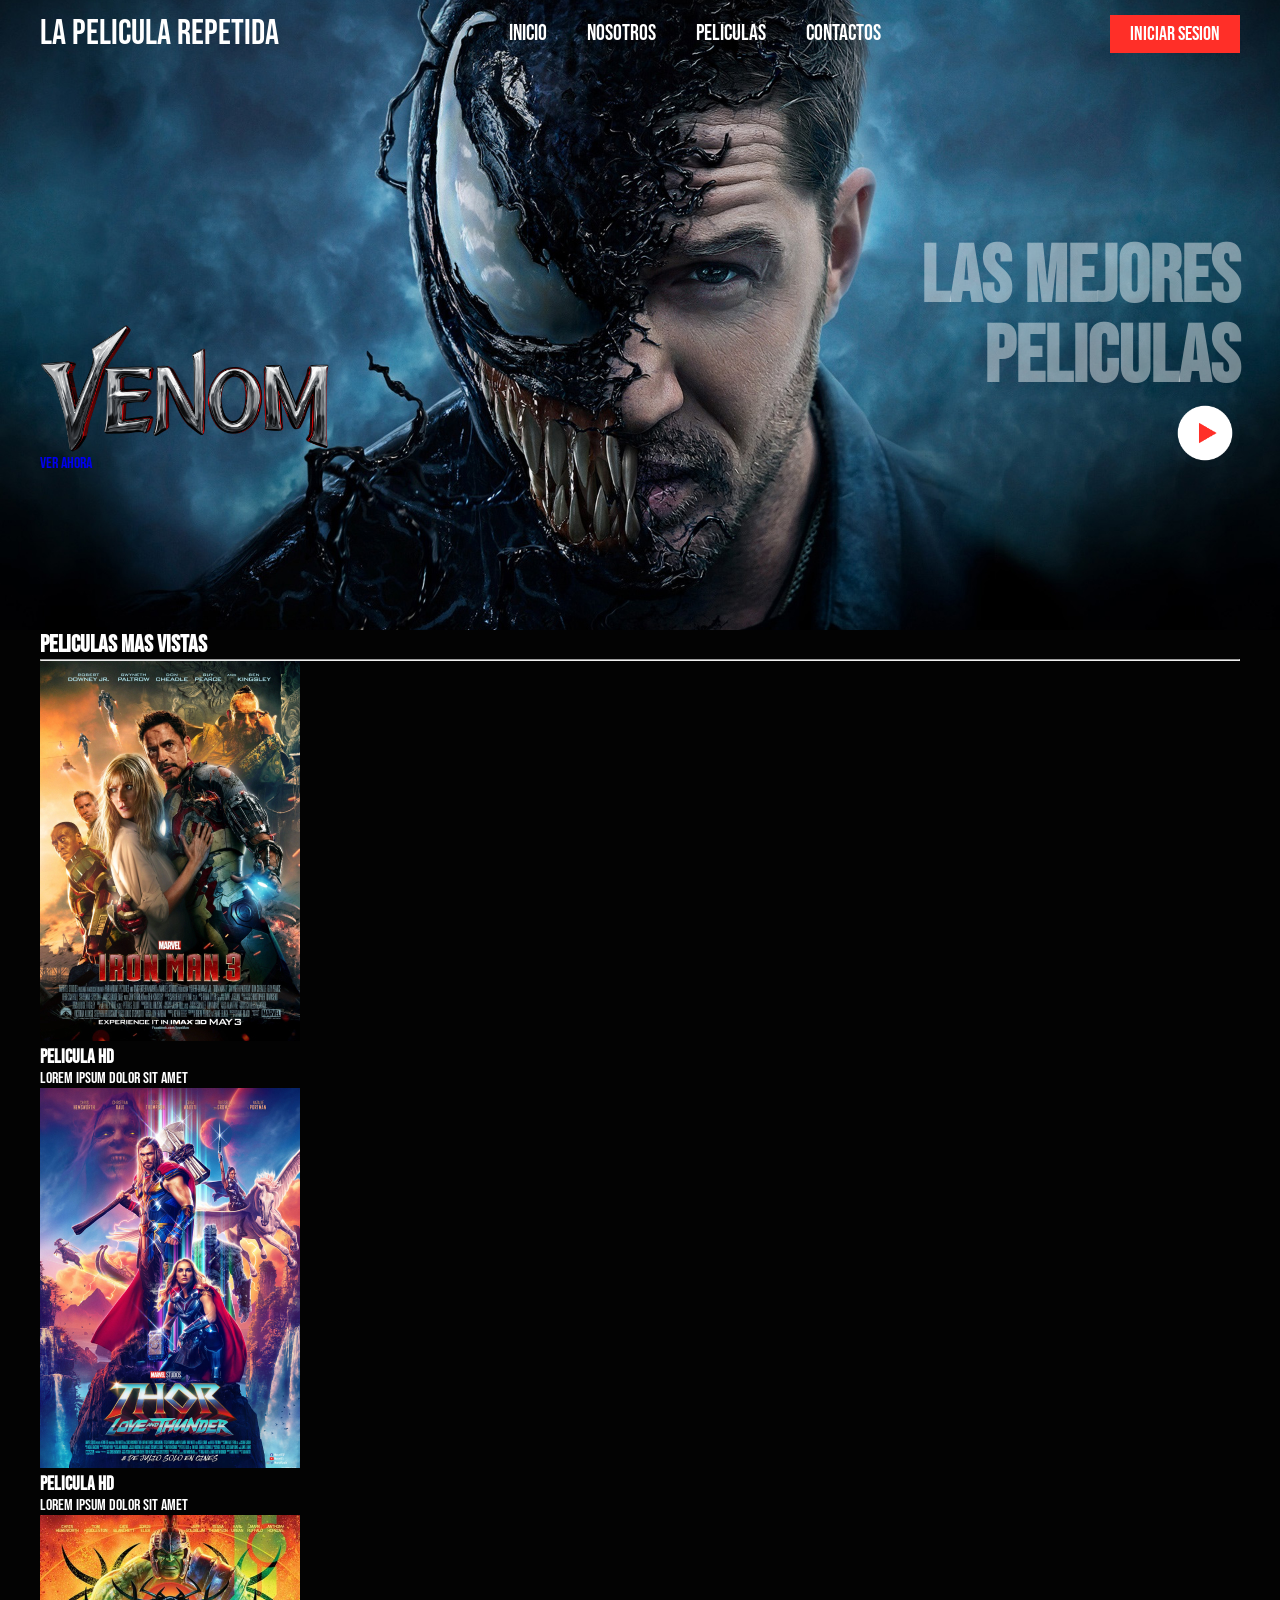
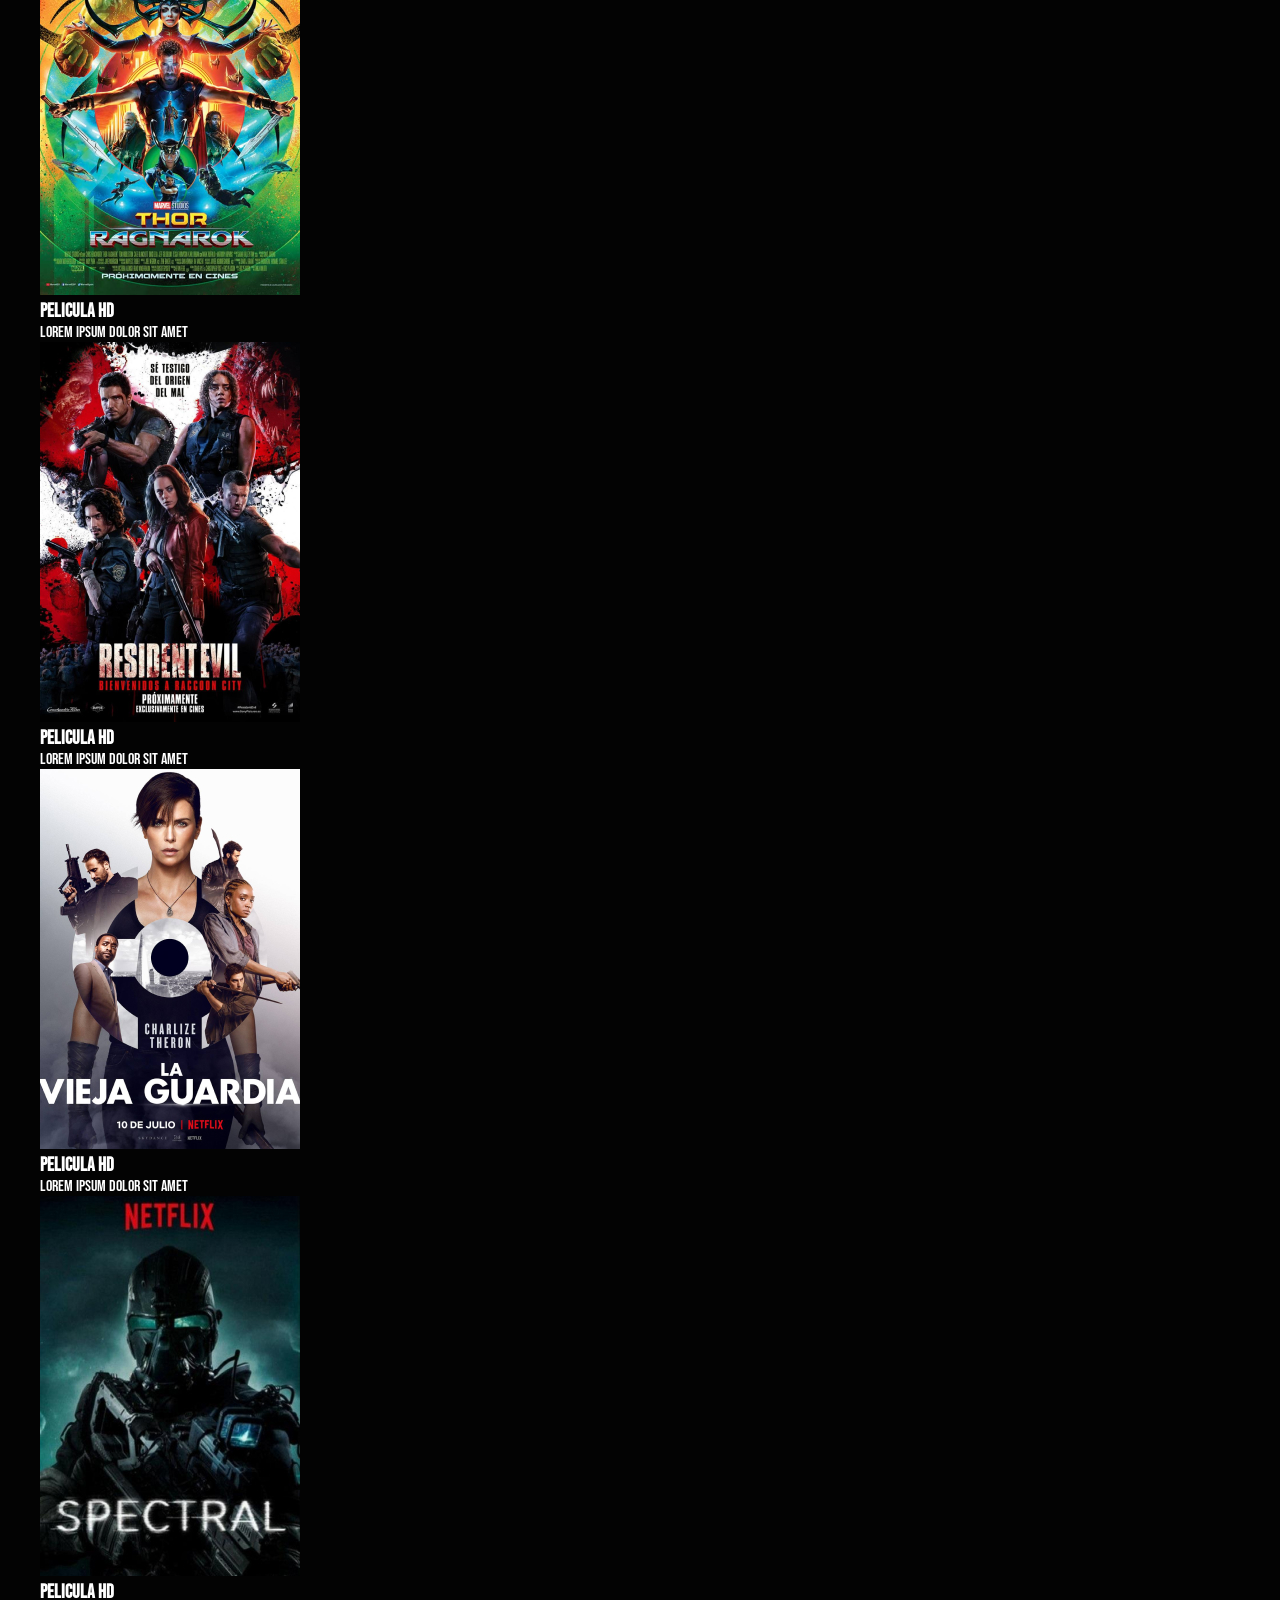
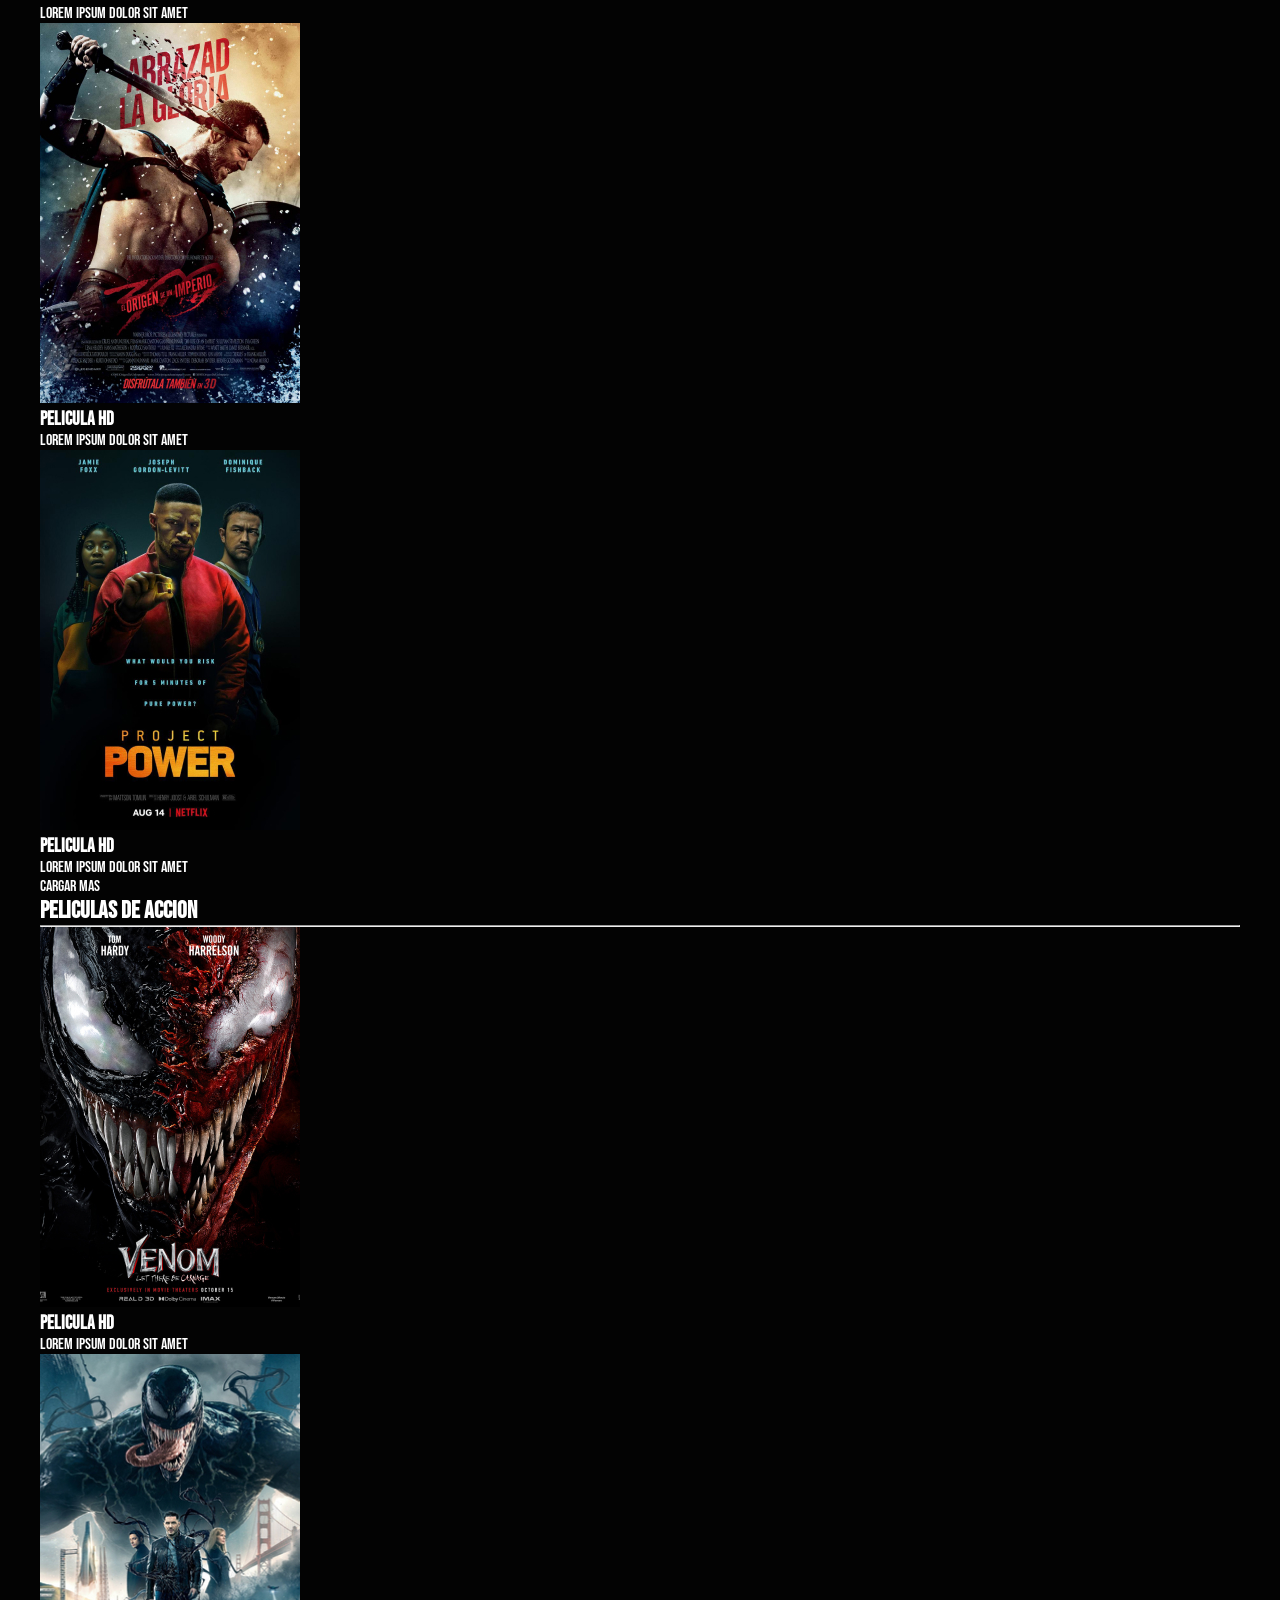
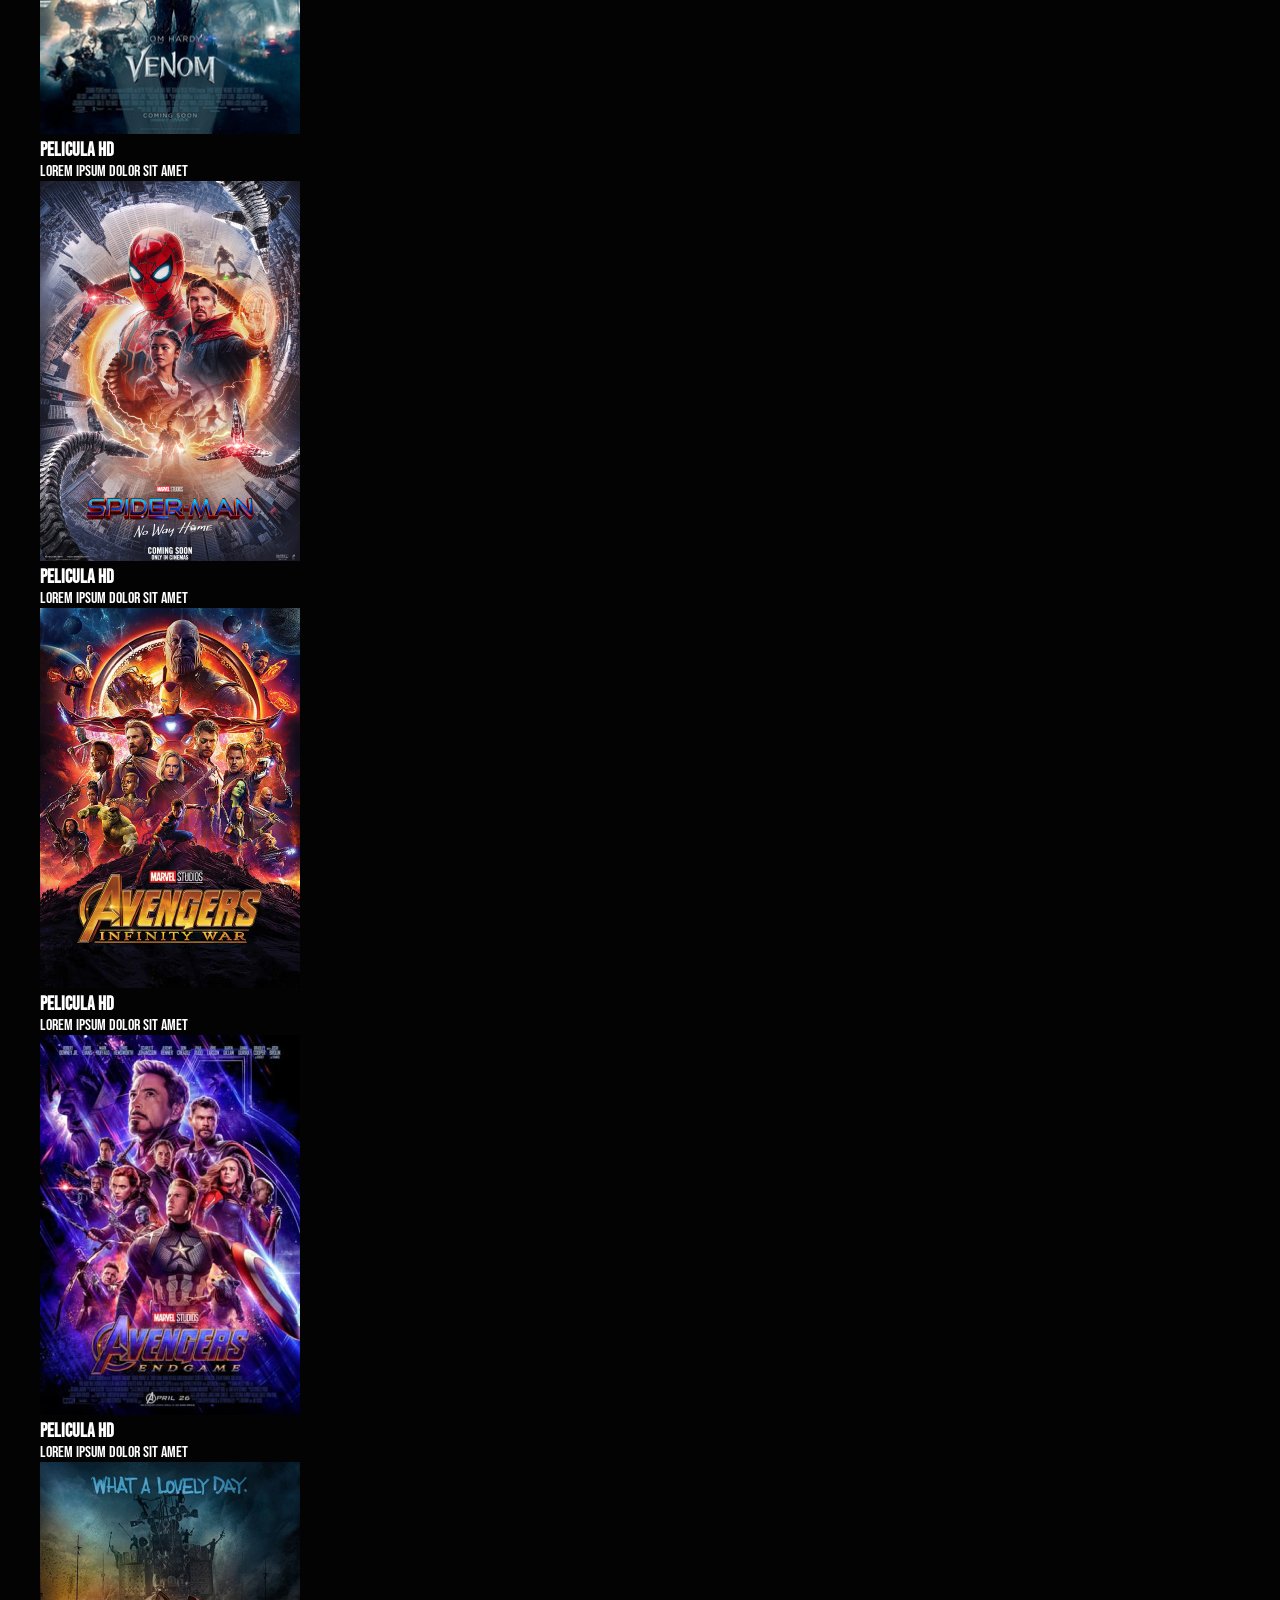
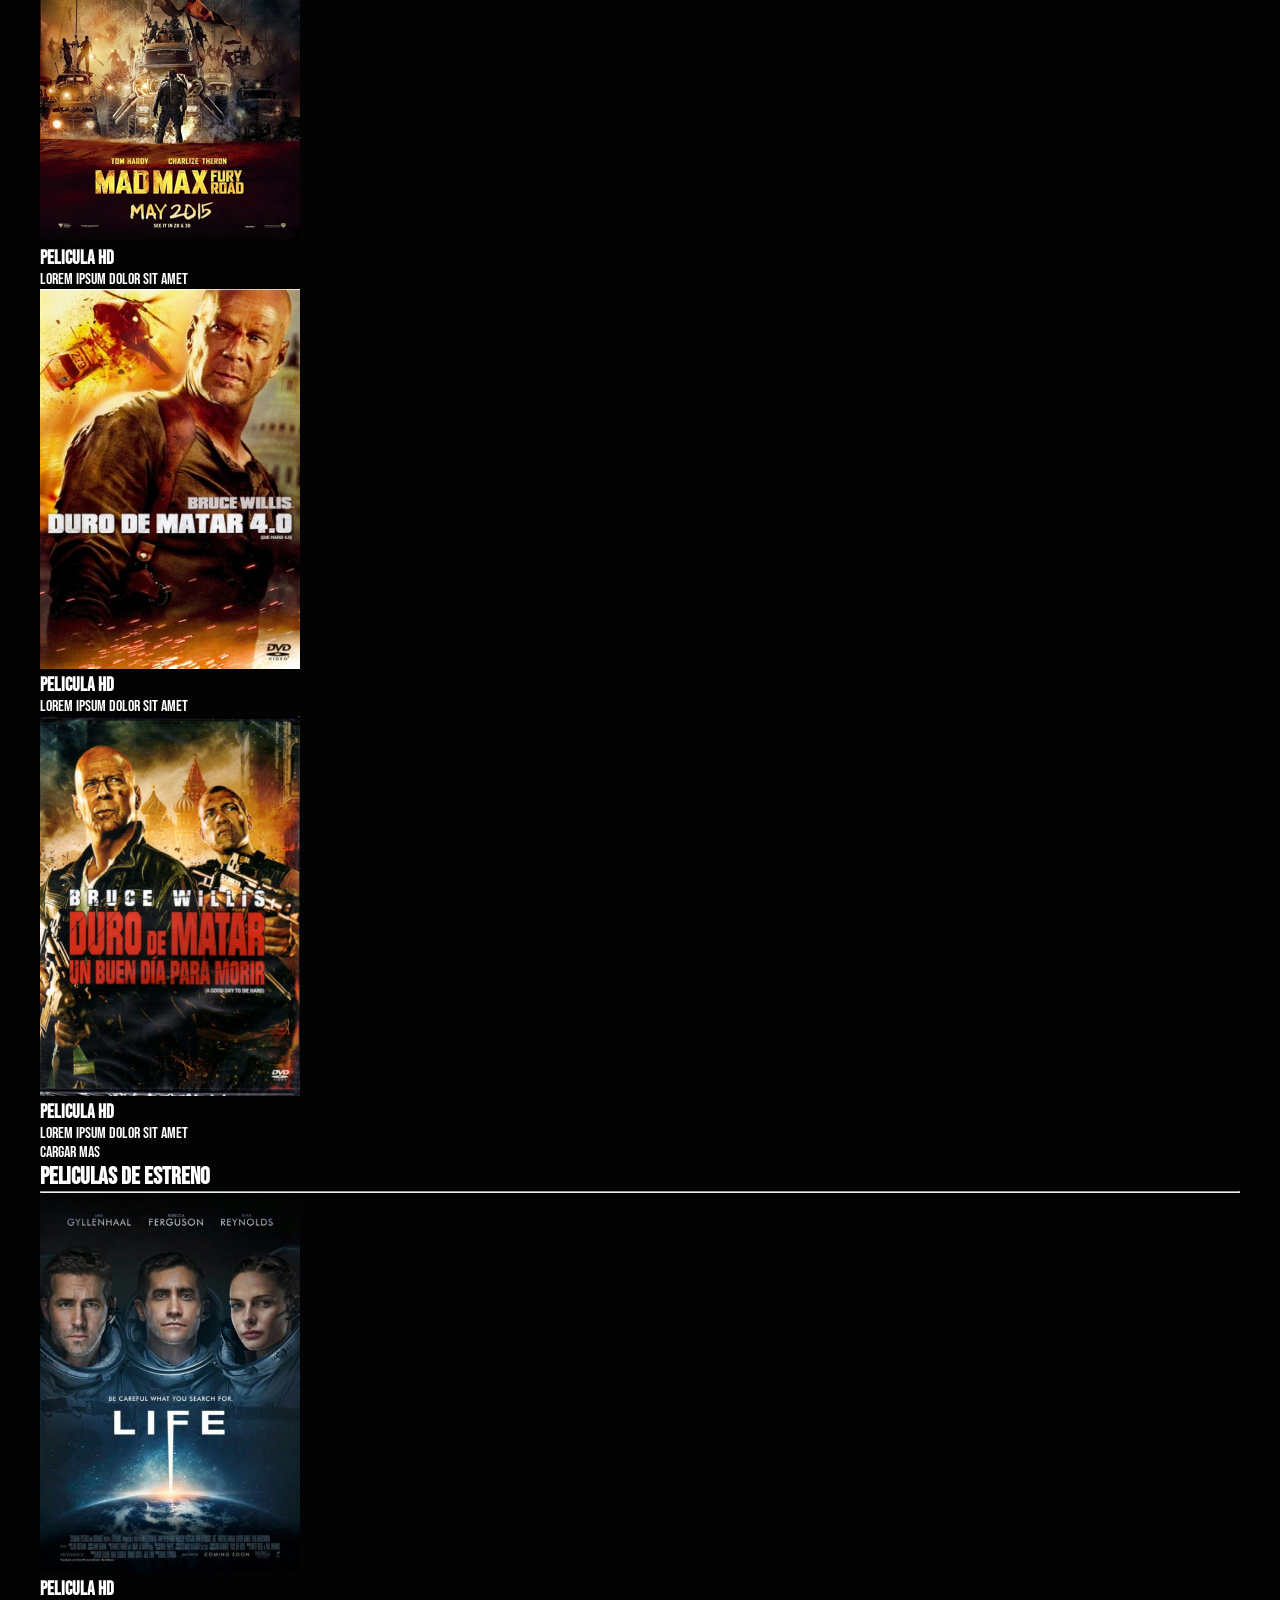
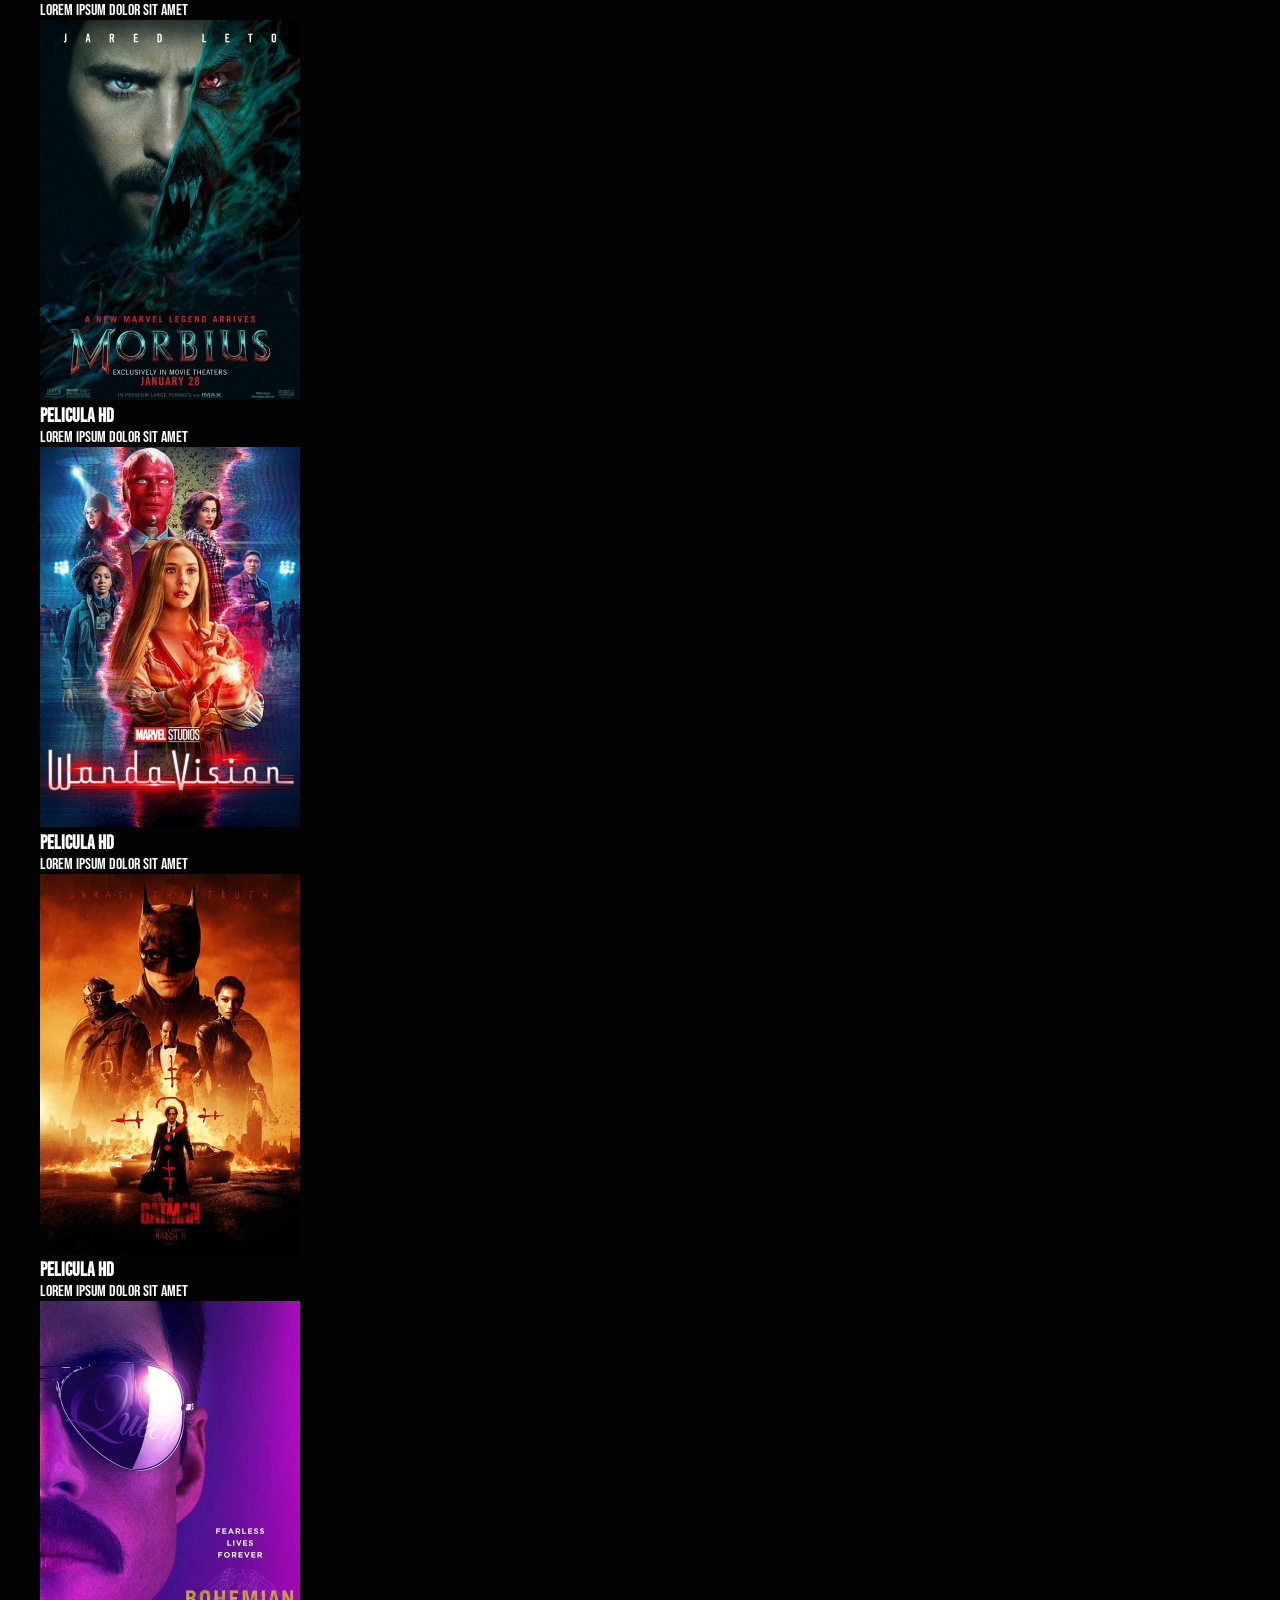
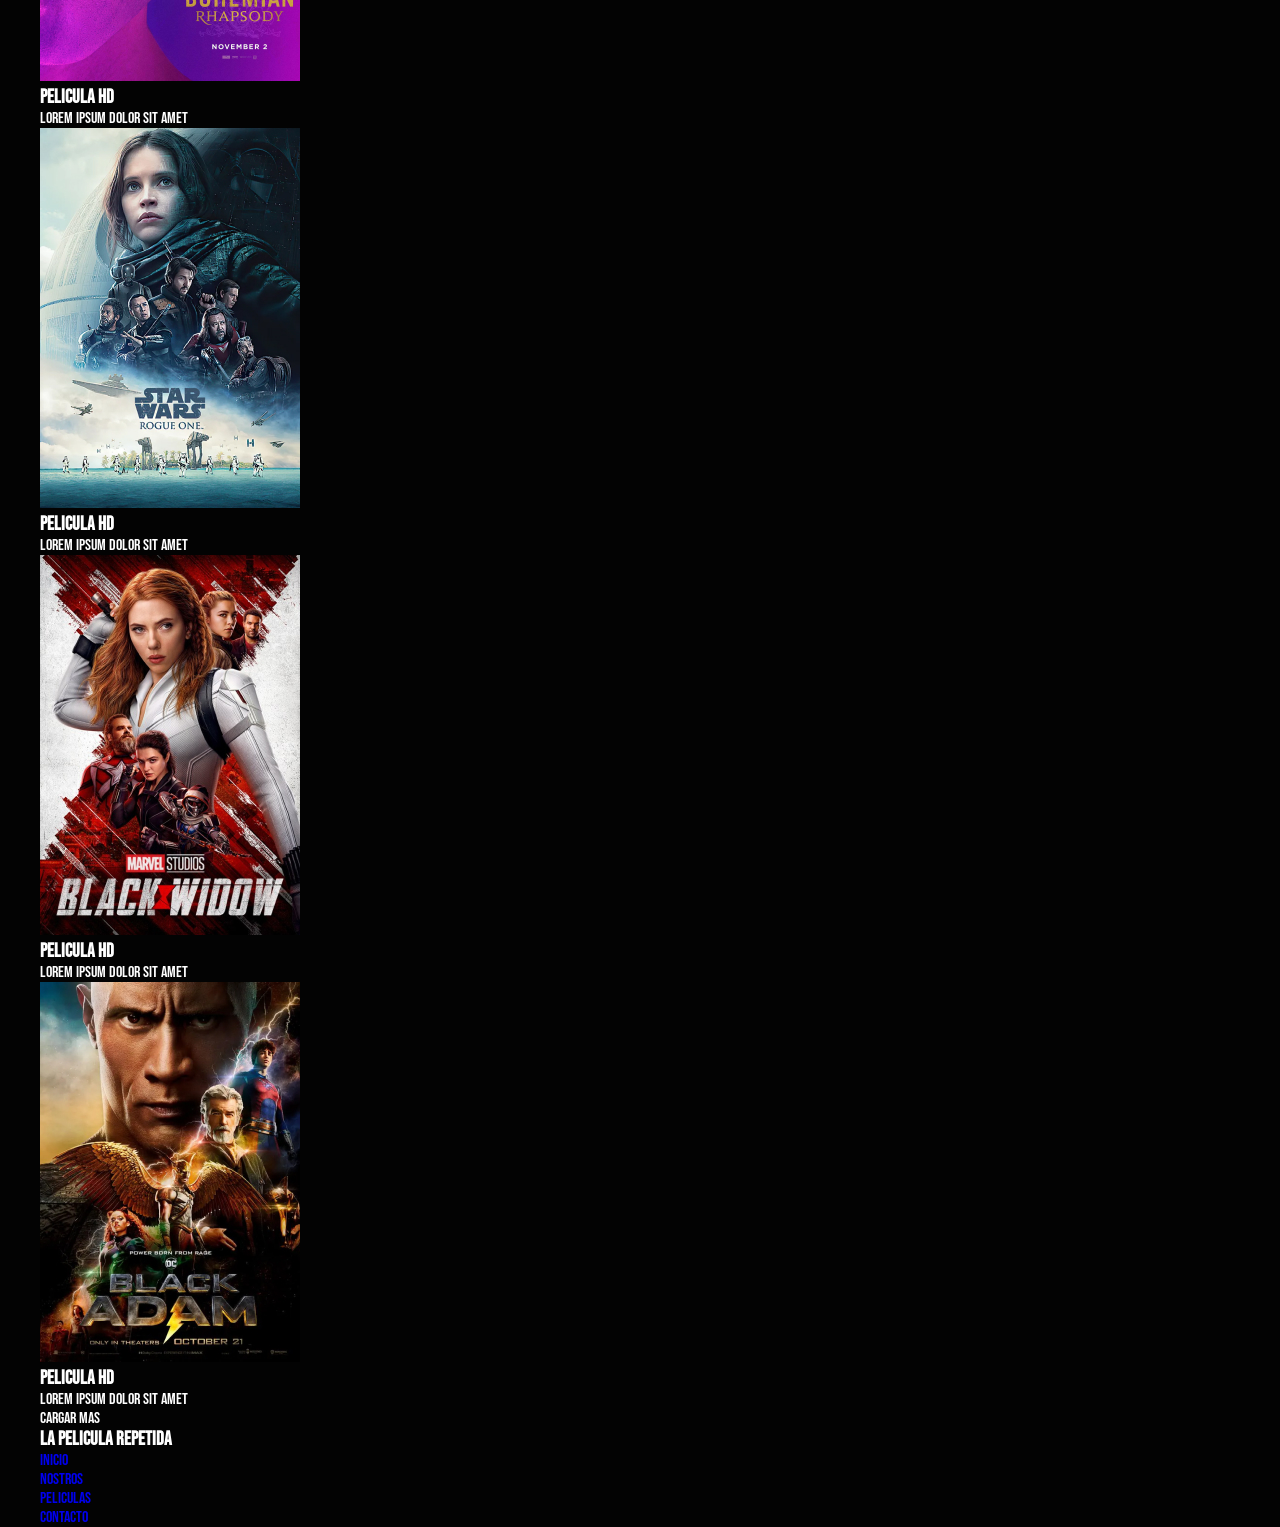
==== index.html @ b41e1eda "'pagina cine'" ====
<!DOCTYPE html>
<html lang="en">
<head>
    <meta charset="UTF-8">
    <meta name="viewport" content="width=device-width, initial-scale=1.0">
    <title>La Pelicula Repetida</title>
    <link rel="stylesheet" href="styles.css">
</head>
<body>

    <header class="header">
        <div class="menu container">
            <a href="#" class="logo">La Pelicula Repetida</a>
            <input type="checkbox" id="menu" />
            <label for="menu">
                <img src="img/menu.png" class="menu-icono" alt="menu">
            </label>
            <nav class="navbar">
                <ul>
                    <li><a href="#">Inicio</a></li>
                    <li><a href="#">Nosotros</a></li>
                    <li><a href="#">Peliculas</a></li>
                    <li><a href="#">Contactos</a></li>
                </ul>
            </nav>

            <a href="#" class="btn-1">Iniciar Sesion</a>
        </div>

        <div class="header-content container">

            <div class="header-1">
                <img src="img/venom.png">
                <a href="#" class="btn-2">Ver Ahora</a>
            </div>

            <div class="header-2">

                <h1>Las mejores <br> peliculas</h1>
                <img src="img/play.png" alt="play">

            </div>

        </div>
    </header>

    <section class="movies container">

        <h2>Peliculas mas vistas</h2>

        <hr>

        <div class="box-container-1">

            <div class="box-1">
                <div class="content">
                    <img src="img/1.jpg" alt="pelicula">
                    <h3>Pelicula HD</h3>
                    <p>lorem ipsum dolor sit amet</p>
                </div>
            </div>

            <div class="box-1">
                <div class="content">
                    <img src="img/2.jpg" alt="pelicula">
                    <h3>Pelicula HD</h3>
                    <p>lorem ipsum dolor sit amet</p>
                </div>
            </div>

            <div class="box-1">
                <div class="content">
                    <img src="img/3.jpg" alt="pelicula">
                    <h3>Pelicula HD</h3>
                    <p>lorem ipsum dolor sit amet</p>
                </div>
            </div>

            <div class="box-1">
                <div class="content">
                    <img src="img/4.jpg" alt="pelicula">
                    <h3>Pelicula HD</h3>
                    <p>lorem ipsum dolor sit amet</p>
                </div>
            </div>

            <div class="box-1">
                <div class="content">
                    <img src="img/5.jpg" alt="pelicula">
                    <h3>Pelicula HD</h3>
                    <p>lorem ipsum dolor sit amet</p>
                </div>
            </div>

            <div class="box-1">
                <div class="content">
                    <img src="img/6.jpg" alt="pelicula">
                    <h3>Pelicula HD</h3>
                    <p>lorem ipsum dolor sit amet</p>
                </div>
            </div>

            <div class="box-1">
                <div class="content">
                    <img src="img/7.jpg" alt="pelicula">
                    <h3>Pelicula HD</h3>
                    <p>lorem ipsum dolor sit amet</p>
                </div>
            </div>

            <div class="box-1">
                <div class="content">
                    <img src="img/8.jpg" alt="pelicula">
                    <h3>Pelicula HD</h3>
                    <p>lorem ipsum dolor sit amet</p>
                </div>
            </div>

        </div>

        <div class="load-more" id="load-more 1">Cargar mas</div>

    </section>

    <section class="movies container">

        <h2>Peliculas de accion</h2>

        <hr>

        <div class="box-container-2">

            <div class="box-2">
                <div class="content">
                    <img src="img/9.jpg" alt="pelicula">
                    <h3>Pelicula HD</h3>
                    <p>lorem ipsum dolor sit amet</p>
                </div>
            </div>

            <div class="box-2">
                <div class="content">
                    <img src="img/10.jpg" alt="pelicula">
                    <h3>Pelicula HD</h3>
                    <p>lorem ipsum dolor sit amet</p>
                </div>
            </div>

            <div class="box-2">
                <div class="content">
                    <img src="img/11.jpg" alt="pelicula">
                    <h3>Pelicula HD</h3>
                    <p>lorem ipsum dolor sit amet</p>
                </div>
            </div>

            <div class="box-2">
                <div class="content">
                    <img src="img/12.jpg" alt="pelicula">
                    <h3>Pelicula HD</h3>
                    <p>lorem ipsum dolor sit amet</p>
                </div>
            </div>

            <div class="box-2">
                <div class="content">
                    <img src="img/13.jpg" alt="pelicula">
                    <h3>Pelicula HD</h3>
                    <p>lorem ipsum dolor sit amet</p>
                </div>
            </div>

            <div class="box-2">
                <div class="content">
                    <img src="img/14.jpg" alt="pelicula">
                    <h3>Pelicula HD</h3>
                    <p>lorem ipsum dolor sit amet</p>
                </div>
            </div>

            <div class="box-2">
                <div class="content">
                    <img src="img/15.jpg" alt="pelicula">
                    <h3>Pelicula HD</h3>
                    <p>lorem ipsum dolor sit amet</p>
                </div>
            </div>

            <div class="box-2">
                <div class="content">
                    <img src="img/16.jpg" alt="pelicula">
                    <h3>Pelicula HD</h3>
                    <p>lorem ipsum dolor sit amet</p>
                </div>
            </div>

        </div>

        <div class="load-more" id="load-more-2">Cargar mas</div>

    </section>

    <section class="movies container">

        <h2>Peliculas de estreno</h2>

        <hr>

        <div class="box-container-3">

            <div class="box-3">
                <div class="content">
                    <img src="img/17.jpg" alt="pelicula">
                    <h3>Pelicula HD</h3>
                    <p>lorem ipsum dolor sit amet</p>
                </div>
            </div>

            <div class="box-3">
                <div class="content">
                    <img src="img/18.jpg" alt="pelicula">
                    <h3>Pelicula HD</h3>
                    <p>lorem ipsum dolor sit amet</p>
                </div>
            </div>

            <div class="box-3">
                <div class="content">
                    <img src="img/19.jpg" alt="pelicula">
                    <h3>Pelicula HD</h3>
                    <p>lorem ipsum dolor sit amet</p>
                </div>
            </div>

            <div class="box-3">
                <div class="content">
                    <img src="img/20.jpg" alt="pelicula">
                    <h3>Pelicula HD</h3>
                    <p>lorem ipsum dolor sit amet</p>
                </div>
            </div>

            <div class="box-3">
                <div class="content">
                    <img src="img/21.jpg" alt="pelicula">
                    <h3>Pelicula HD</h3>
                    <p>lorem ipsum dolor sit amet</p>
                </div>
            </div>

            <div class="box-3">
                <div class="content">
                    <img src="img/22.jpg" alt="pelicula">
                    <h3>Pelicula HD</h3>
                    <p>lorem ipsum dolor sit amet</p>
                </div>
            </div>

            <div class="box-3">
                <div class="content">
                    <img src="img/23.jpg" alt="pelicula">
                    <h3>Pelicula HD</h3>
                    <p>lorem ipsum dolor sit amet</p>
                </div>
            </div>

            <div class="box-3">
                <div class="content">
                    <img src="img/24.jpg" alt="pelicula">
                    <h3>Pelicula HD</h3>
                    <p>lorem ipsum dolor sit amet</p>
                </div>
            </div>

        </div>

        <div class="load-more" id="load-more-3">Cargar mas</div>

    </section>

    <footer class="footer container">

        <h3>La Pelicula Repetida</h3>

        <ul>
            <li><a href="#">Inicio</a></li>
            <li><a href="#">Nostros</a></li>
            <li><a href="#">Peliculas</a></li>
            <li><a href="#">Contacto</a></li>
        </ul>

    </footer>

    <script src="script.js"></script>
</body>
</html>
---- styles.css ----
@import url('https://fonts.googleapis.com/css2?family=Bebas+Neue&display=swap');

*{
    margin: 0;
    padding: 0;
    box-sizing: border-box;
    text-decoration:none;
    list-style:none;
}

body{
    background-color:#030303;
    font-family: "Bebas Neue", sans-serif;
    color:#ffffff;
}

.container{
    max-width: 1200px;
    margin: 0 auto;
}

.header{
    background-image: url('img/bg.jpg');
    background-position: center center;
    background-repeat: no-repeat;
    background-size: cover;
    min-height: 70vh;
    display:flex;
    align-items:center;
}

.menu{
    position: absolute;
    top: 0;
    left: 0;
    right: 0;
    display: flex;
    align-items: center;
    justify-content: space-between;
}

.logo{
    font-size: 35px;
    color: #ffffff;
}

.menu .navbar ul li{
    position: relative;
    float: left;
}

.menu .navbar ul li a {
    font-size: 22px;
    padding: 20px;
    color: #ffffff;
    display: block;
}

.menu .navbar ul li a:hover {
    color: #FF2F28;
}

#menu{
    display: none;
}

.menu-icono{
    width: 25px;
}

.menu label{
    cursor: pointer;
    display: none;
}

.header-content{
    display: flex;
    width: 100%;
}

.header-1{
    display:flex;
    flex-direction: column;
    width: 50%;
    align-self: flex-end;
}

.header-1 img{
    width: 300px;
}

.header-2{
    width: 50%;
    margin-top: 80px;
    text-align: end;
}

.header-2 h1{
    color:#ffffff72;
    font-size: 80px;
    line-height: 80px;
}

.header-2 img{
    width: 70px;
}

.btn-1{
    display: inline-block;
    padding: 7px 20px;
    background-color:#FF2F28;
    color:#ffffff;
    font-size: 20px;
}

.bt-2{
    width: 110px;
    display: inline-block;
    padding: 7px 20px;
    background-color:#FF2F28;
    font-size:20px;
    margin-top: 30px;
    color:#ffffff;
}
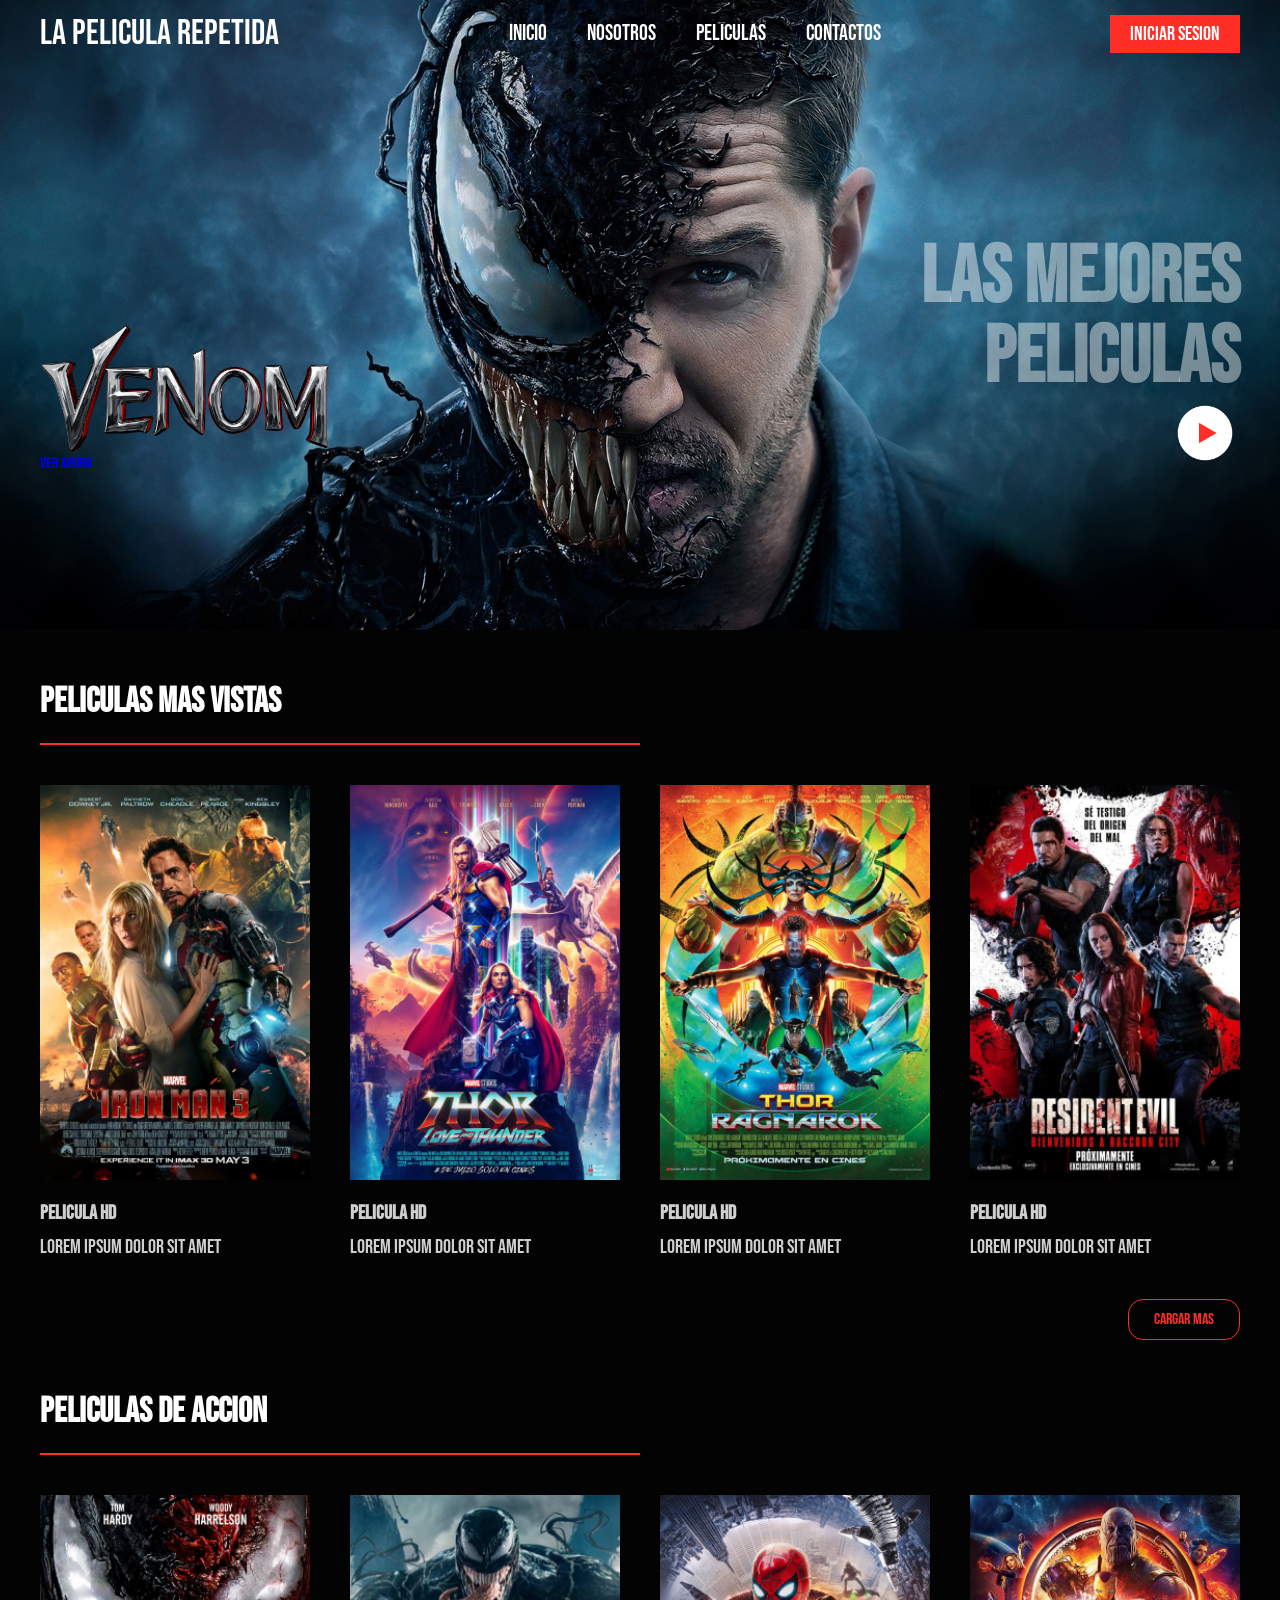
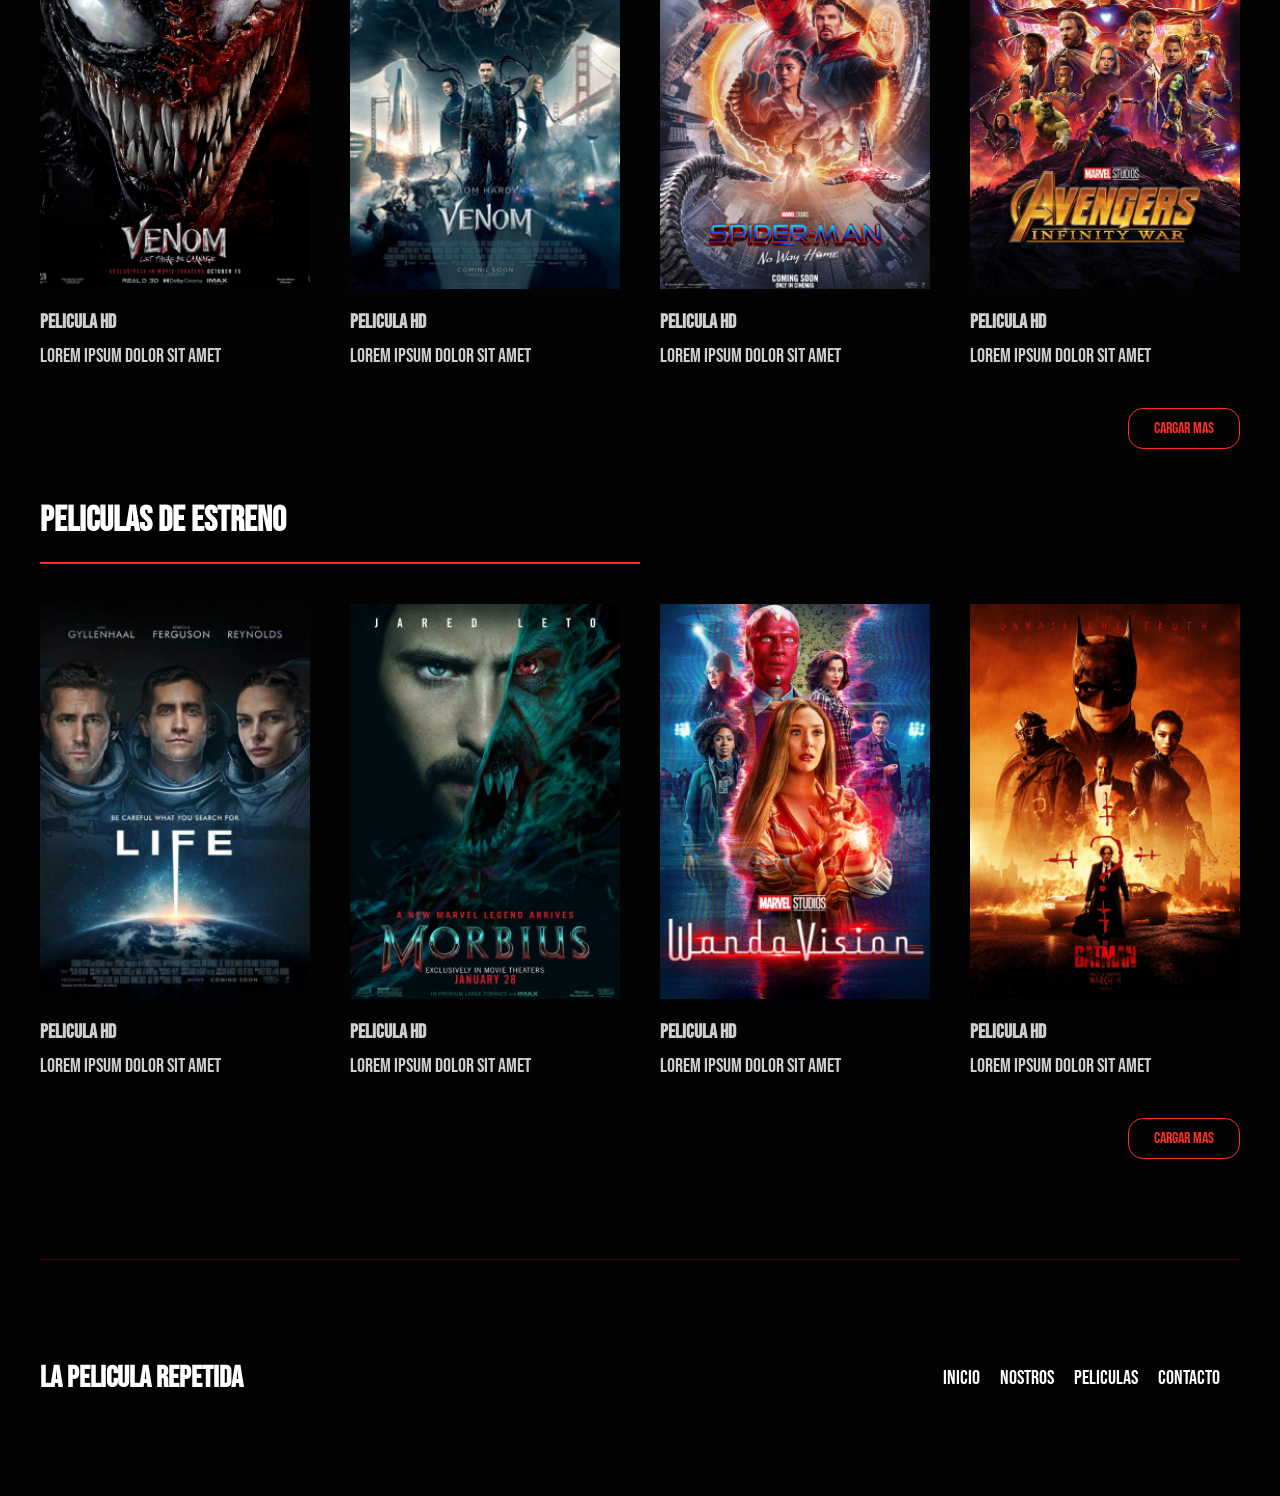
==== commit 3971d964: "'finalizacion de la parte visual'" ====
--- a/index.html
+++ b/index.html
@@ -118,7 +118,7 @@
 
         </div>
 
-        <div class="load-more" id="load-more 1">Cargar mas</div>
+        <div class="load-more" id="load-more-1">Cargar mas</div>
 
     </section>
 
--- a/styles.css
+++ b/styles.css
@@ -121,4 +121,178 @@
     font-size:20px;
     margin-top: 30px;
     color:#ffffff;
-}+}
+
+.movies{
+    padding: 50px 0 0 0;
+    display: flex; 
+    flex-direction: column;
+}
+
+h2{
+    font-size: 35px;
+    margin-bottom: 20px;
+}
+
+hr{
+    border: 1px solid #FF2F28;
+    width: 50%;
+    margin-bottom: 40px;
+}
+
+.box-container-1 ,
+.box-container-2 ,
+.box-container-3 {
+    display: grid;
+    grid-template-columns: repeat(auto-fit, minmax(250px, 1fr));
+    gap: 40px;
+}
+
+.box-1 ,
+.box-2 ,
+.box-3{
+    border-radius: 5px;
+    z-index: 1000;
+    display: none;
+}
+
+.box-1:nth-child(1),
+.box-1:nth-child(2),
+.box-1:nth-child(3),
+.box-1:nth-child(4){
+    display: inline-block;
+}
+
+.box-2:nth-child(1),
+.box-2:nth-child(2),
+.box-2:nth-child(3),
+.box-2:nth-child(4){
+    display: inline-block;
+}
+
+.box-3:nth-child(1),
+.box-3:nth-child(2),
+.box-3:nth-child(3),
+.box-3:nth-child(4){
+    display: inline-block;
+}
+
+.load-more{
+    margin-top: 40px;
+    display: inline-block;
+    padding: 10px 25px;
+    border-radius: 15px;
+    border: 1px solid #FF2F28;
+    color: #FF2F28;
+    font-size: 16px;
+    cursor: pointer;
+    align-self: flex-end;
+}
+
+.load-more:hover{
+    background-color: #FF2F28;
+    color: #ffffff;
+}
+
+.content img{
+    width: 100%;
+    margin-bottom: 15px;
+}
+
+.content h3{
+    font-size: 20px;
+    margin-bottom: 10px;
+}
+
+.content{
+    color: #CFCFCF;
+    font-size: 20px;
+}
+
+.footer{
+    display: flex;
+    justify-content: space-between;
+    align-items: center;
+    padding: 100px 0;
+    margin-top: 100px;
+    border-top: 1px solid #FF2F283D;
+}
+
+.footer ul{
+    display: flex;
+}
+
+.footer h3{
+    font-size: 30px;
+}
+
+.footer a{
+    color: #ffffff;
+    font-size: 20px;
+    margin-right: 20px;
+    display: block;
+}
+
+.footer a:hover{
+    color: #FF2F28;
+}
+
+@media (max-width:991px){
+
+    .menu{
+        padding: 20px;
+    }
+
+    .menu label{
+        display: initial;
+    }
+
+    .menu .navbar{
+        position: absolute;
+        top: 100%;
+        left: 0;
+        right: 0;
+        background-color: #030303;
+        display:none;
+    }
+
+    .btn-1{
+        display: none ;
+    }
+
+    #menu:checked ~ .navbar {
+        display: initial;
+    }
+
+    .header-content{
+        flex-direction: column;
+        padding: 180px 30px 30px 30px;
+    }
+
+    .header-1{
+        width: 100%;
+        align-items: center;
+    }
+
+    .header-2{
+        width: 100%;
+        align-items: center;
+    }
+
+    .movies{
+        padding: 30px ;
+    }
+
+    .footer{
+        margin-top: 30px;
+        padding: 30px;
+        flex-direction: column;
+        text-align: center;
+    }
+
+    .footer ul{
+        margin-top: 15px;
+        justify-content: center;
+    }
+
+}
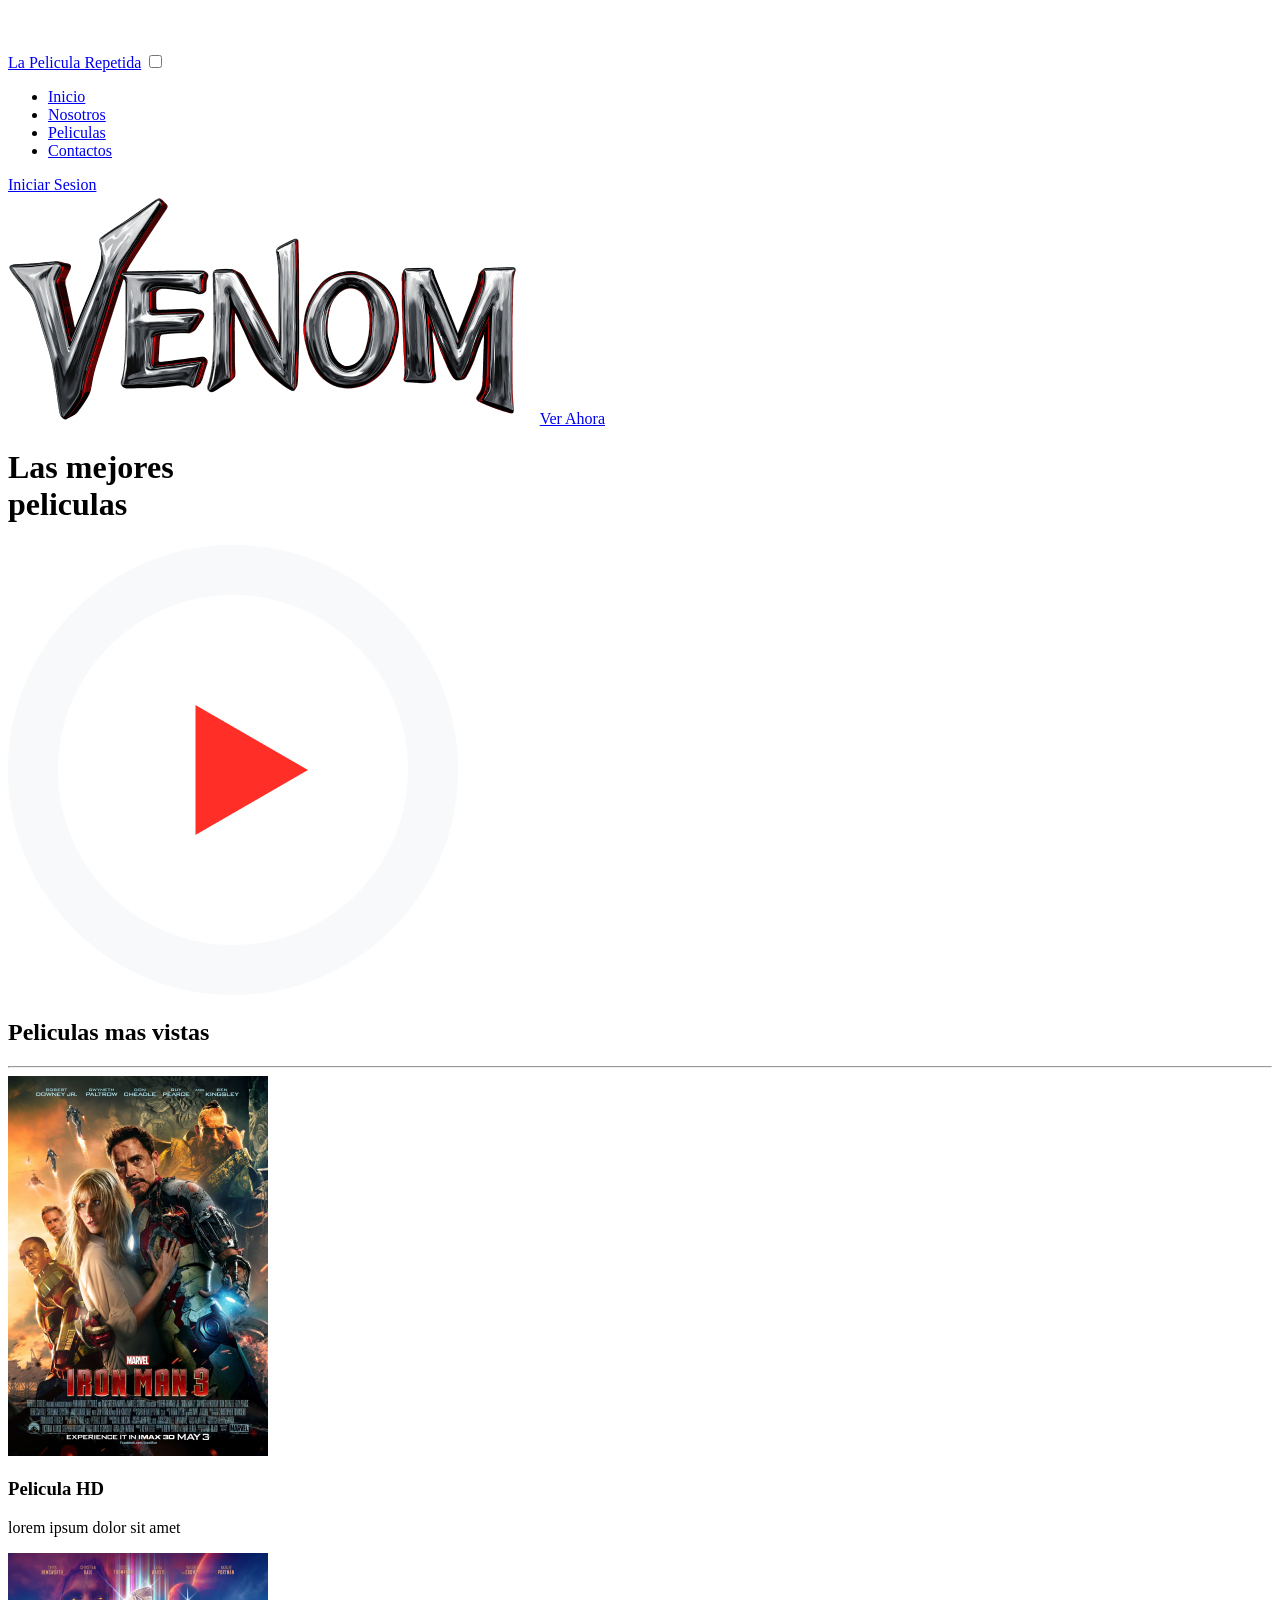
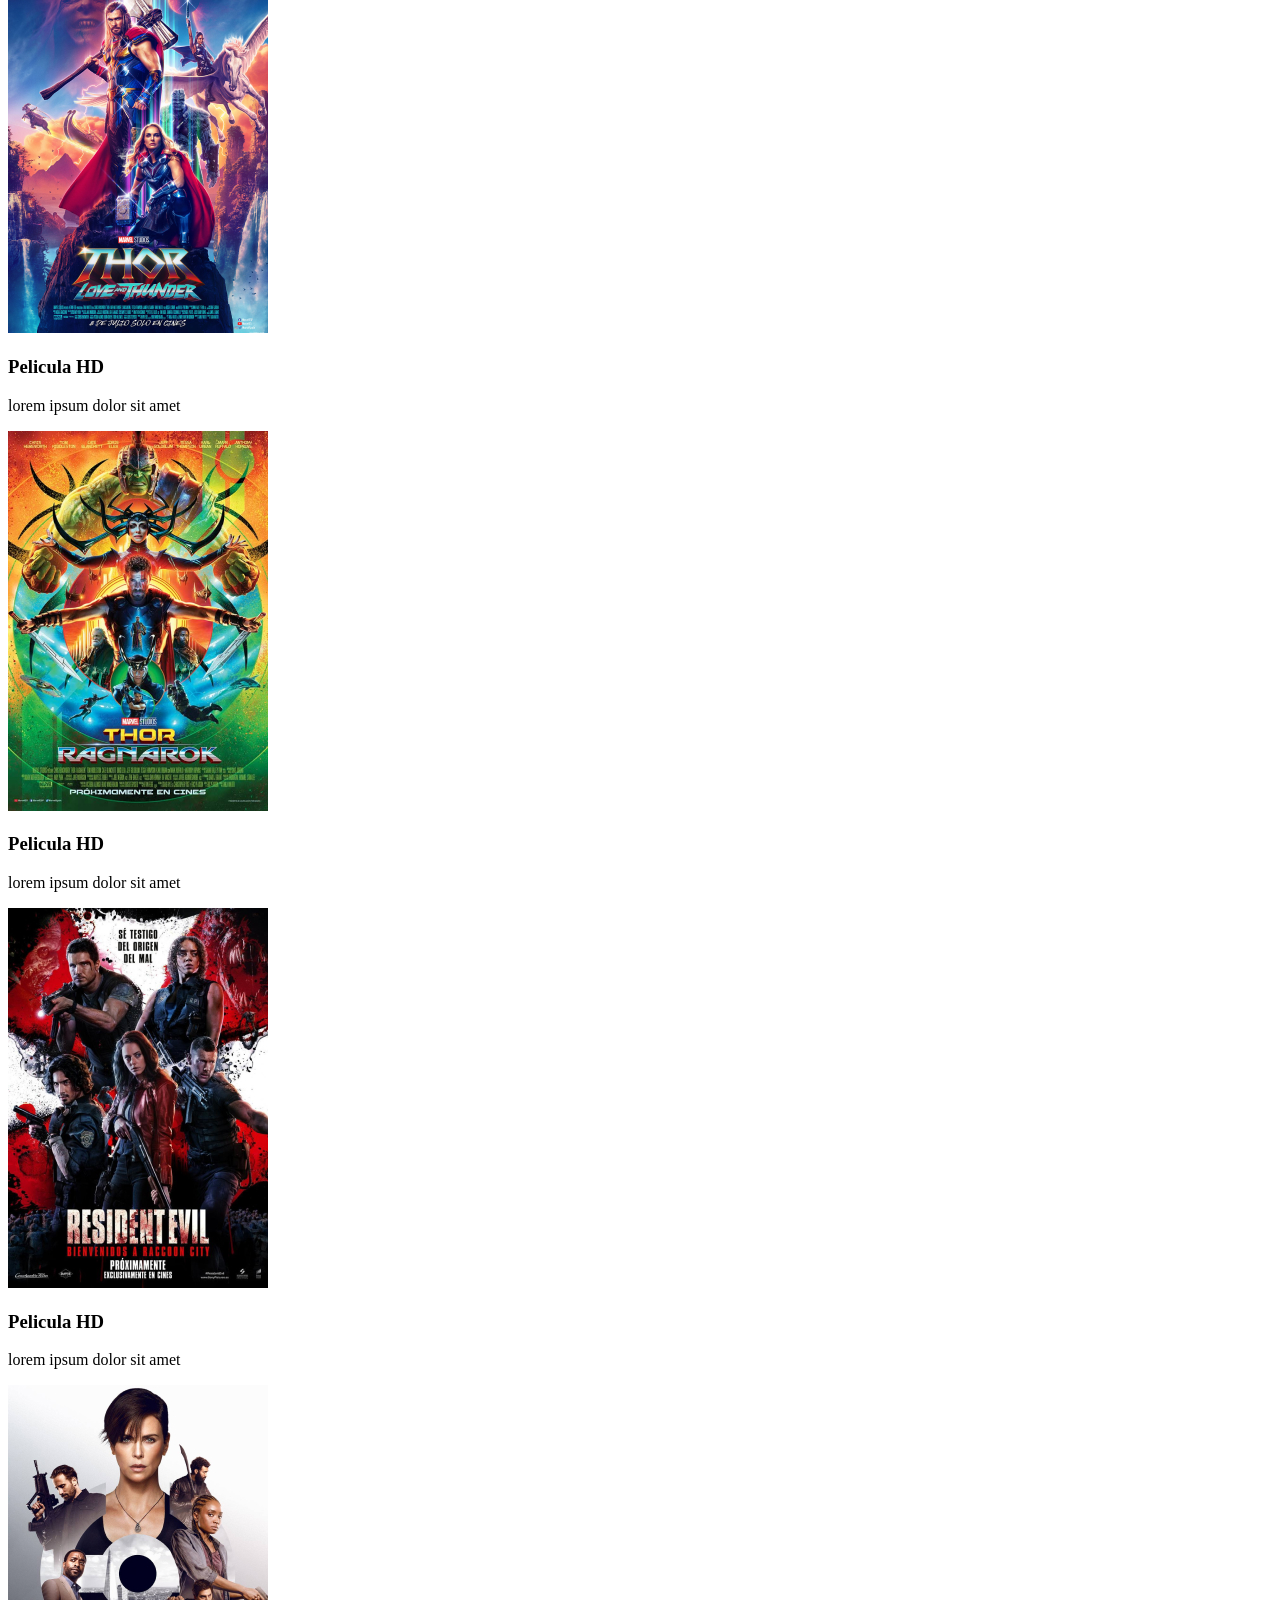
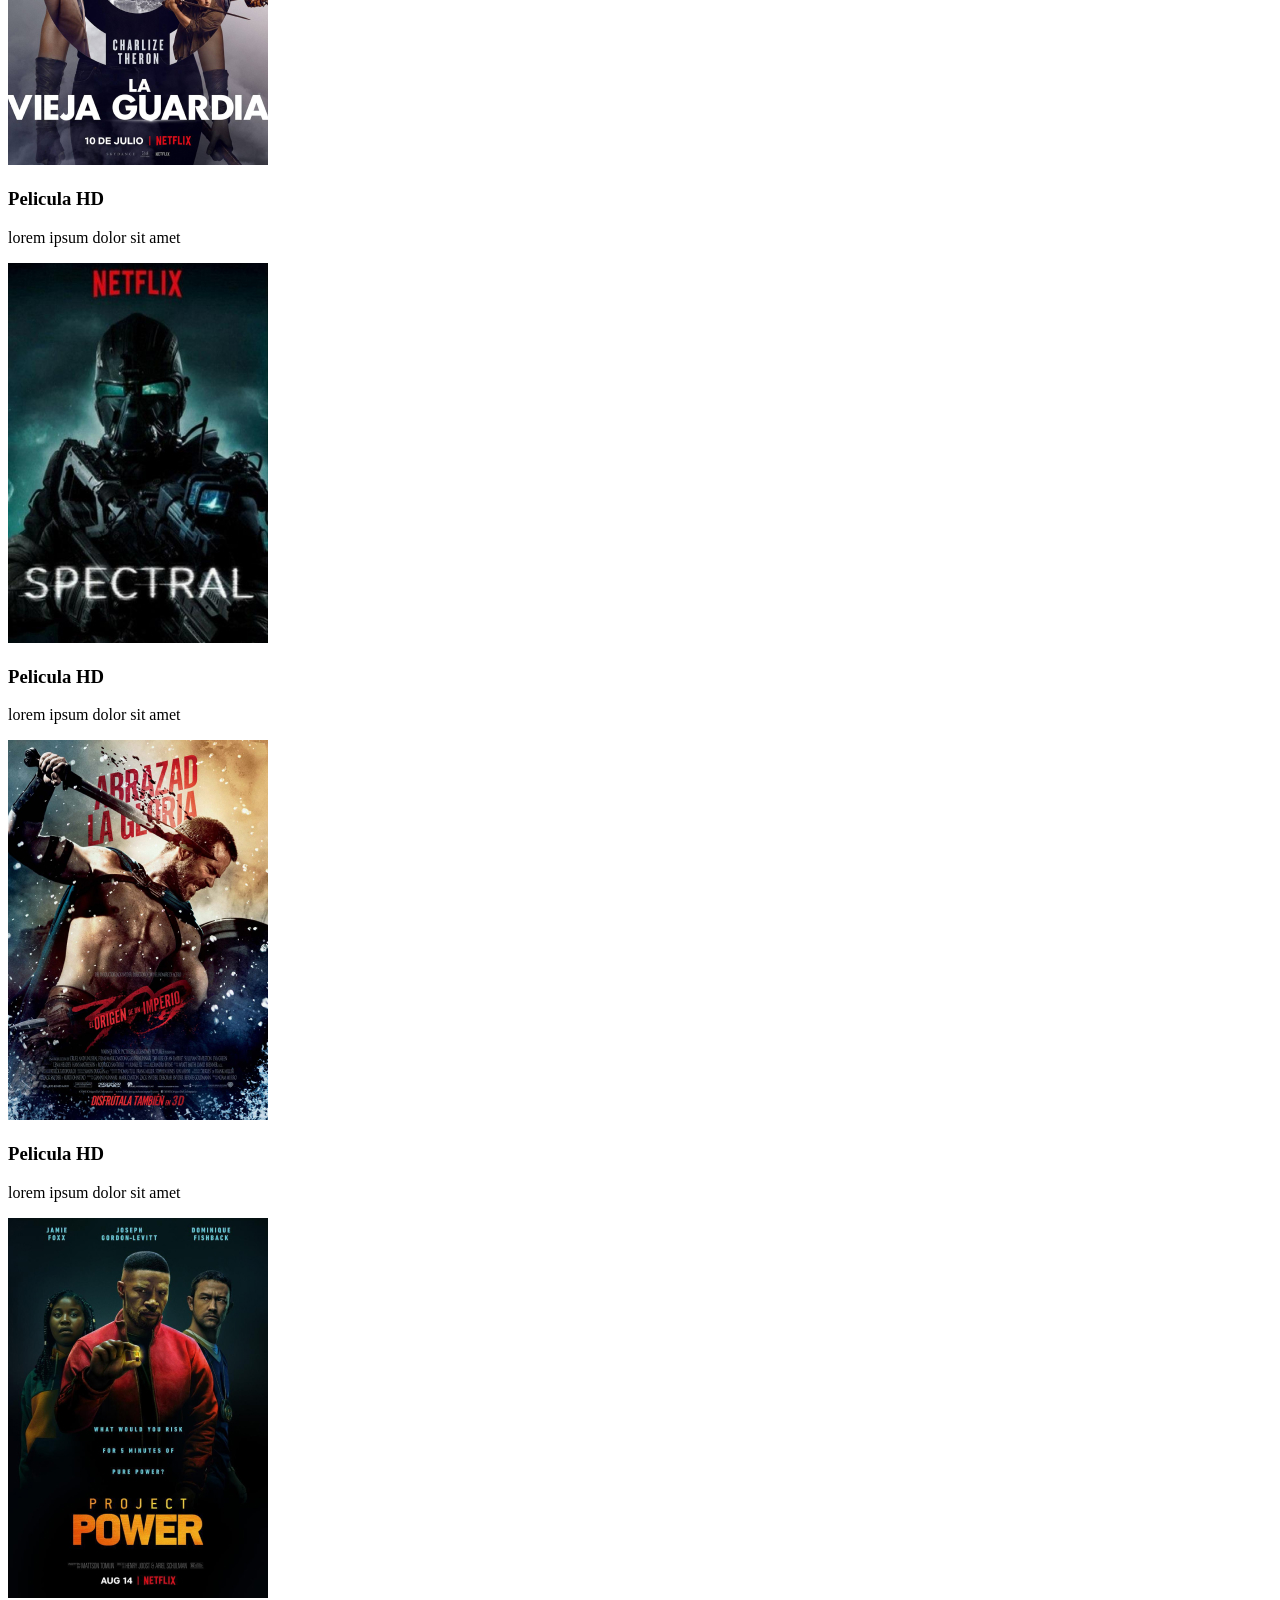
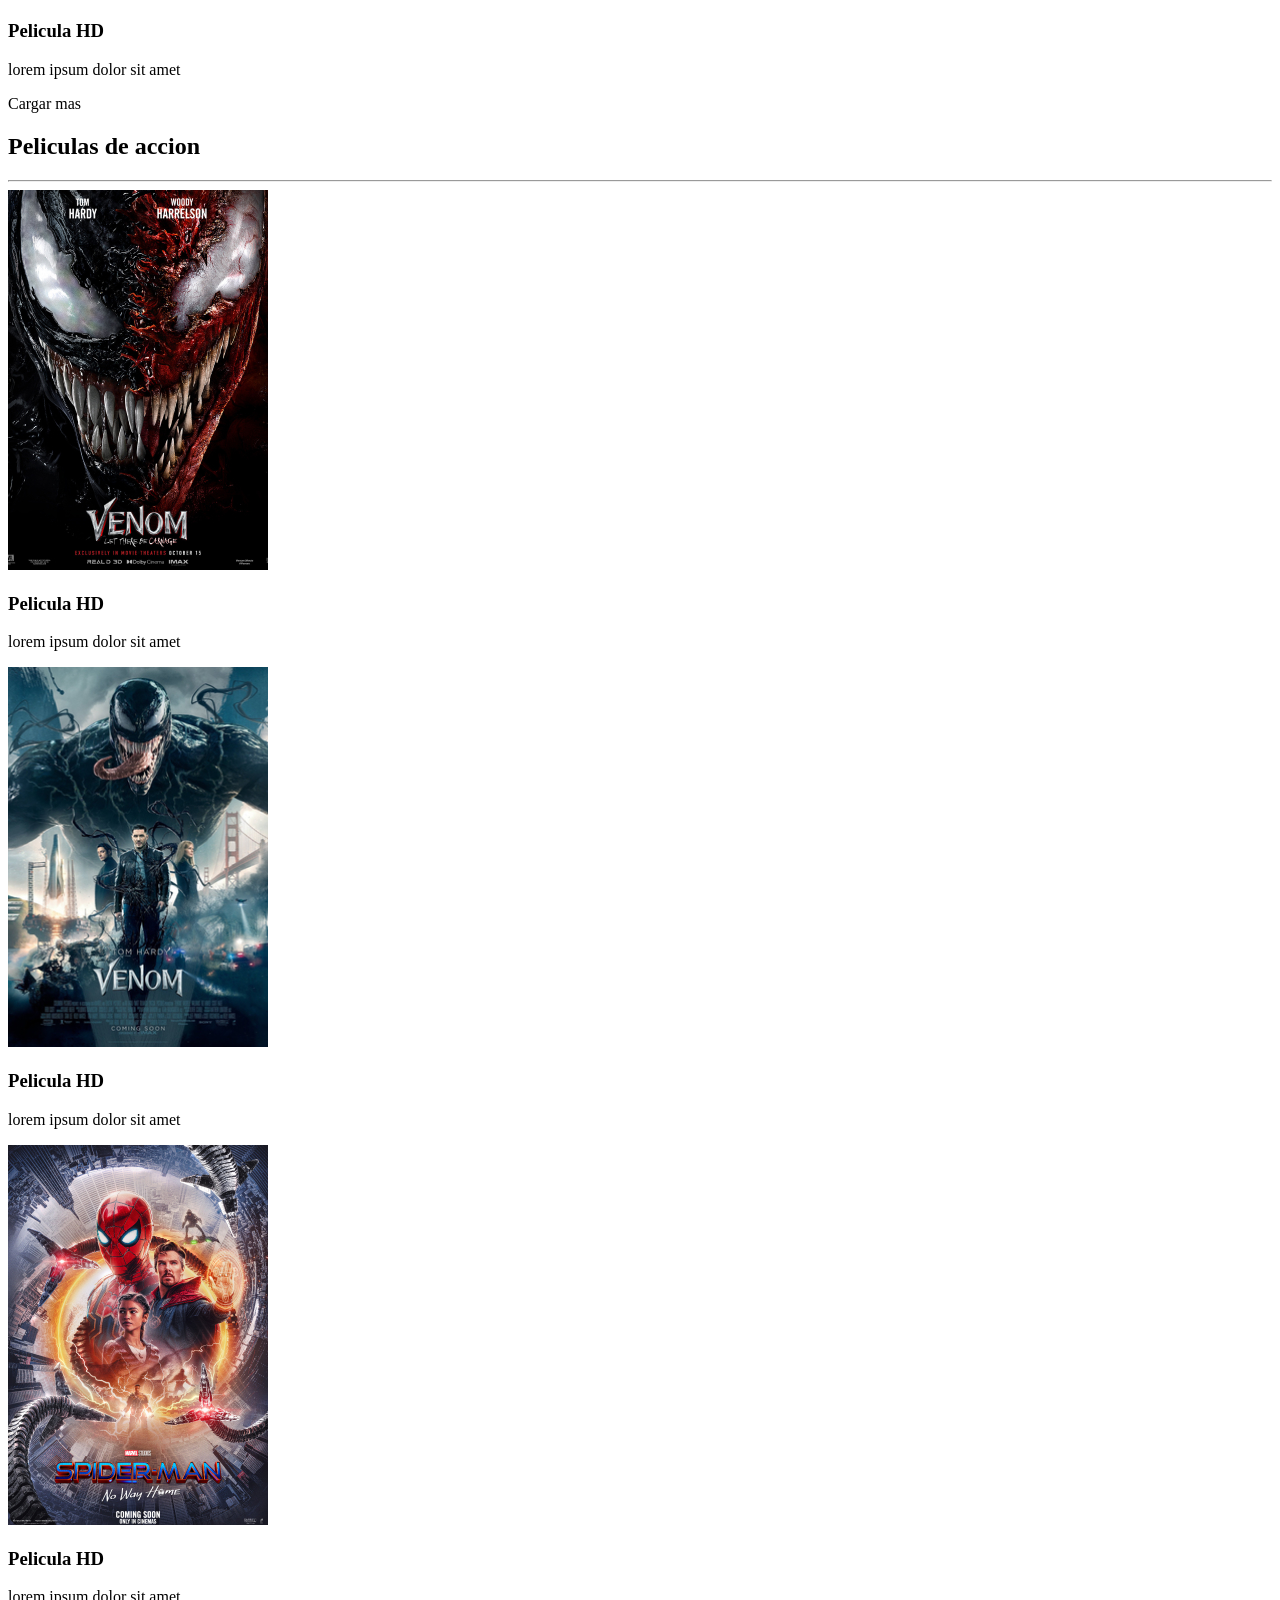
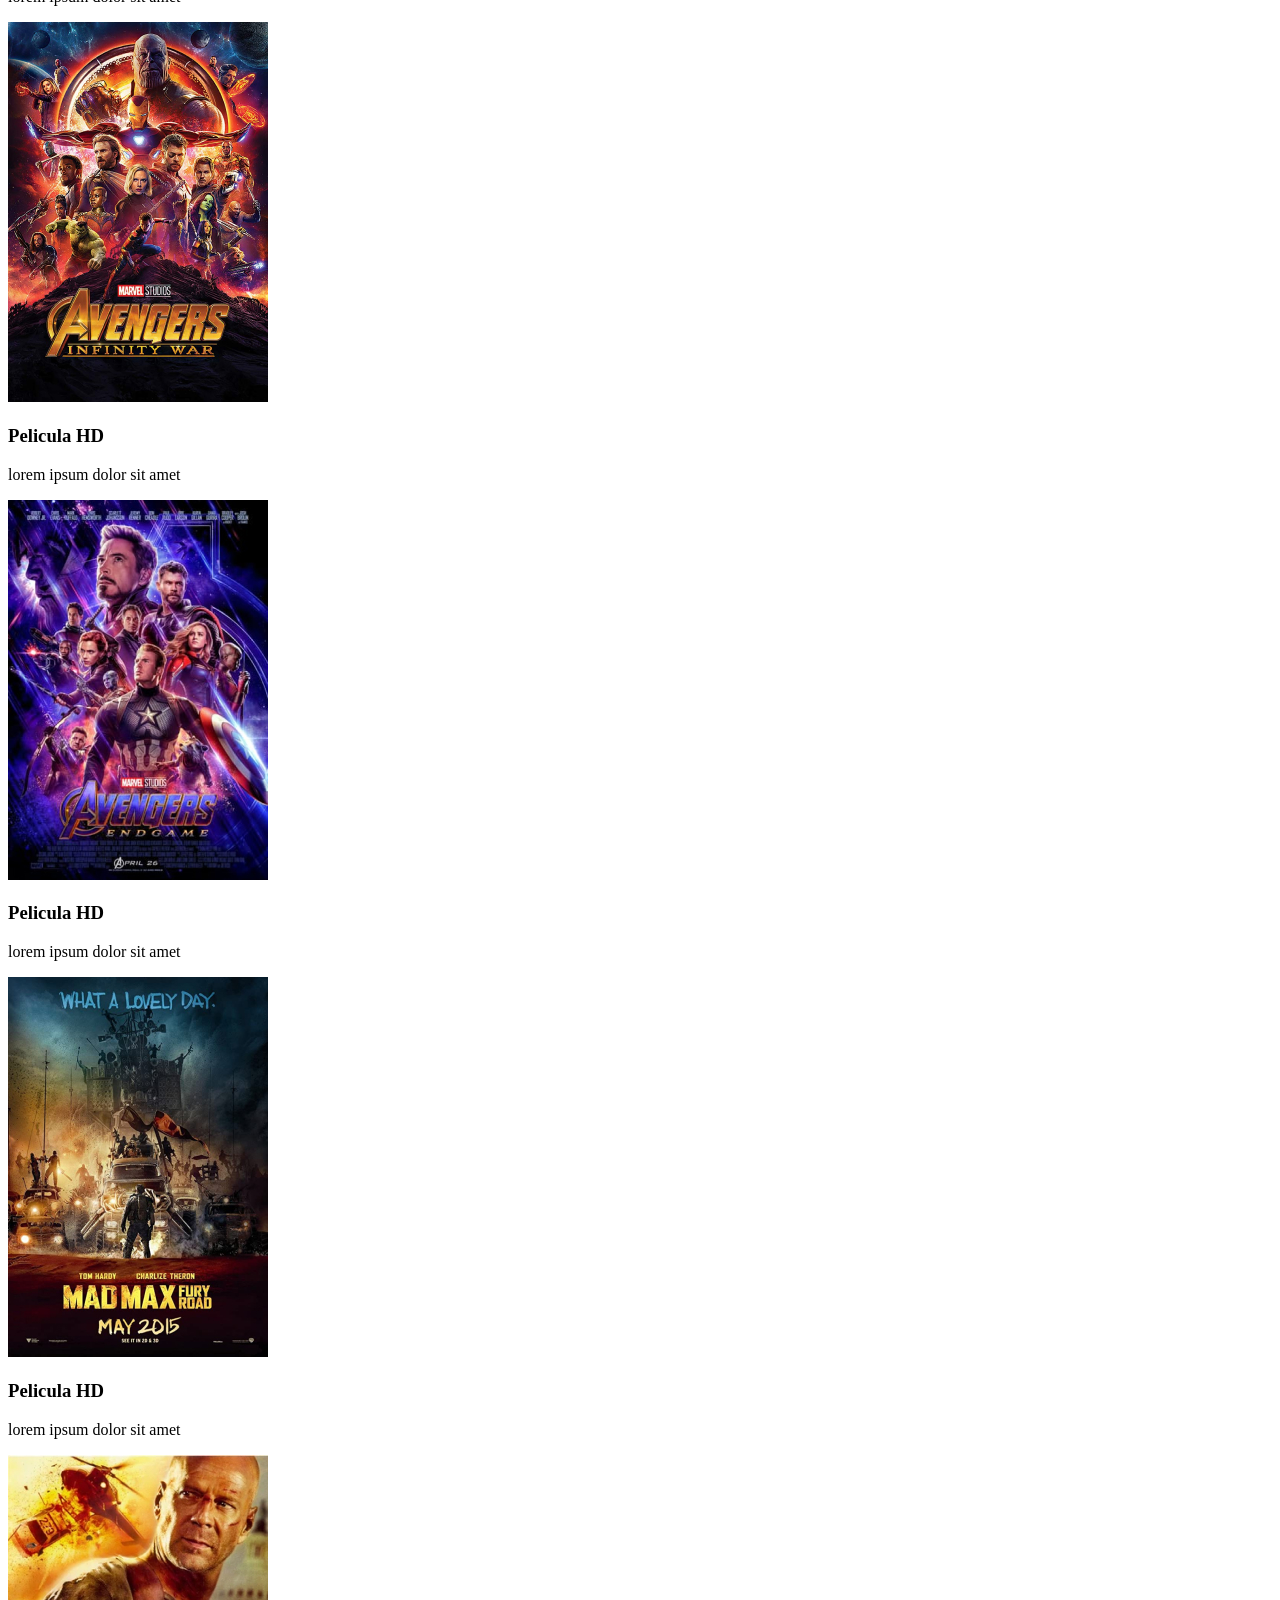
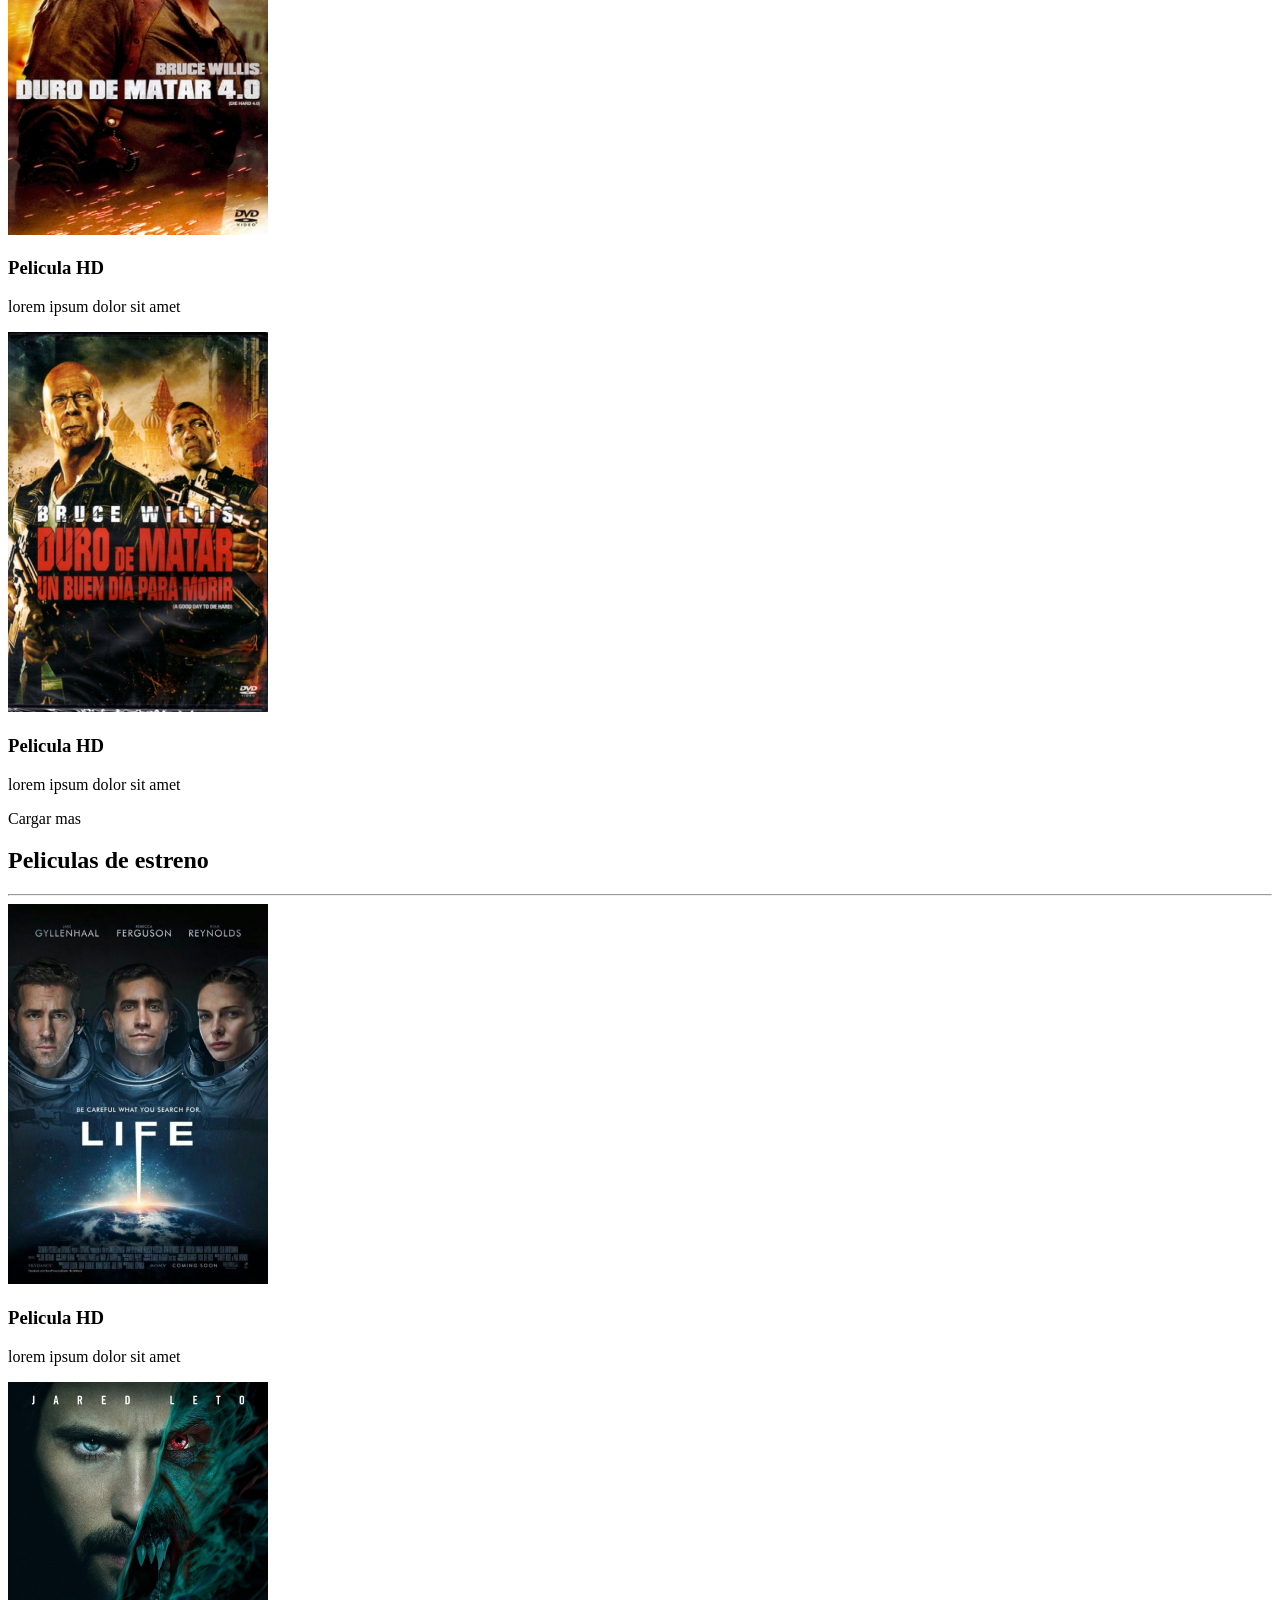
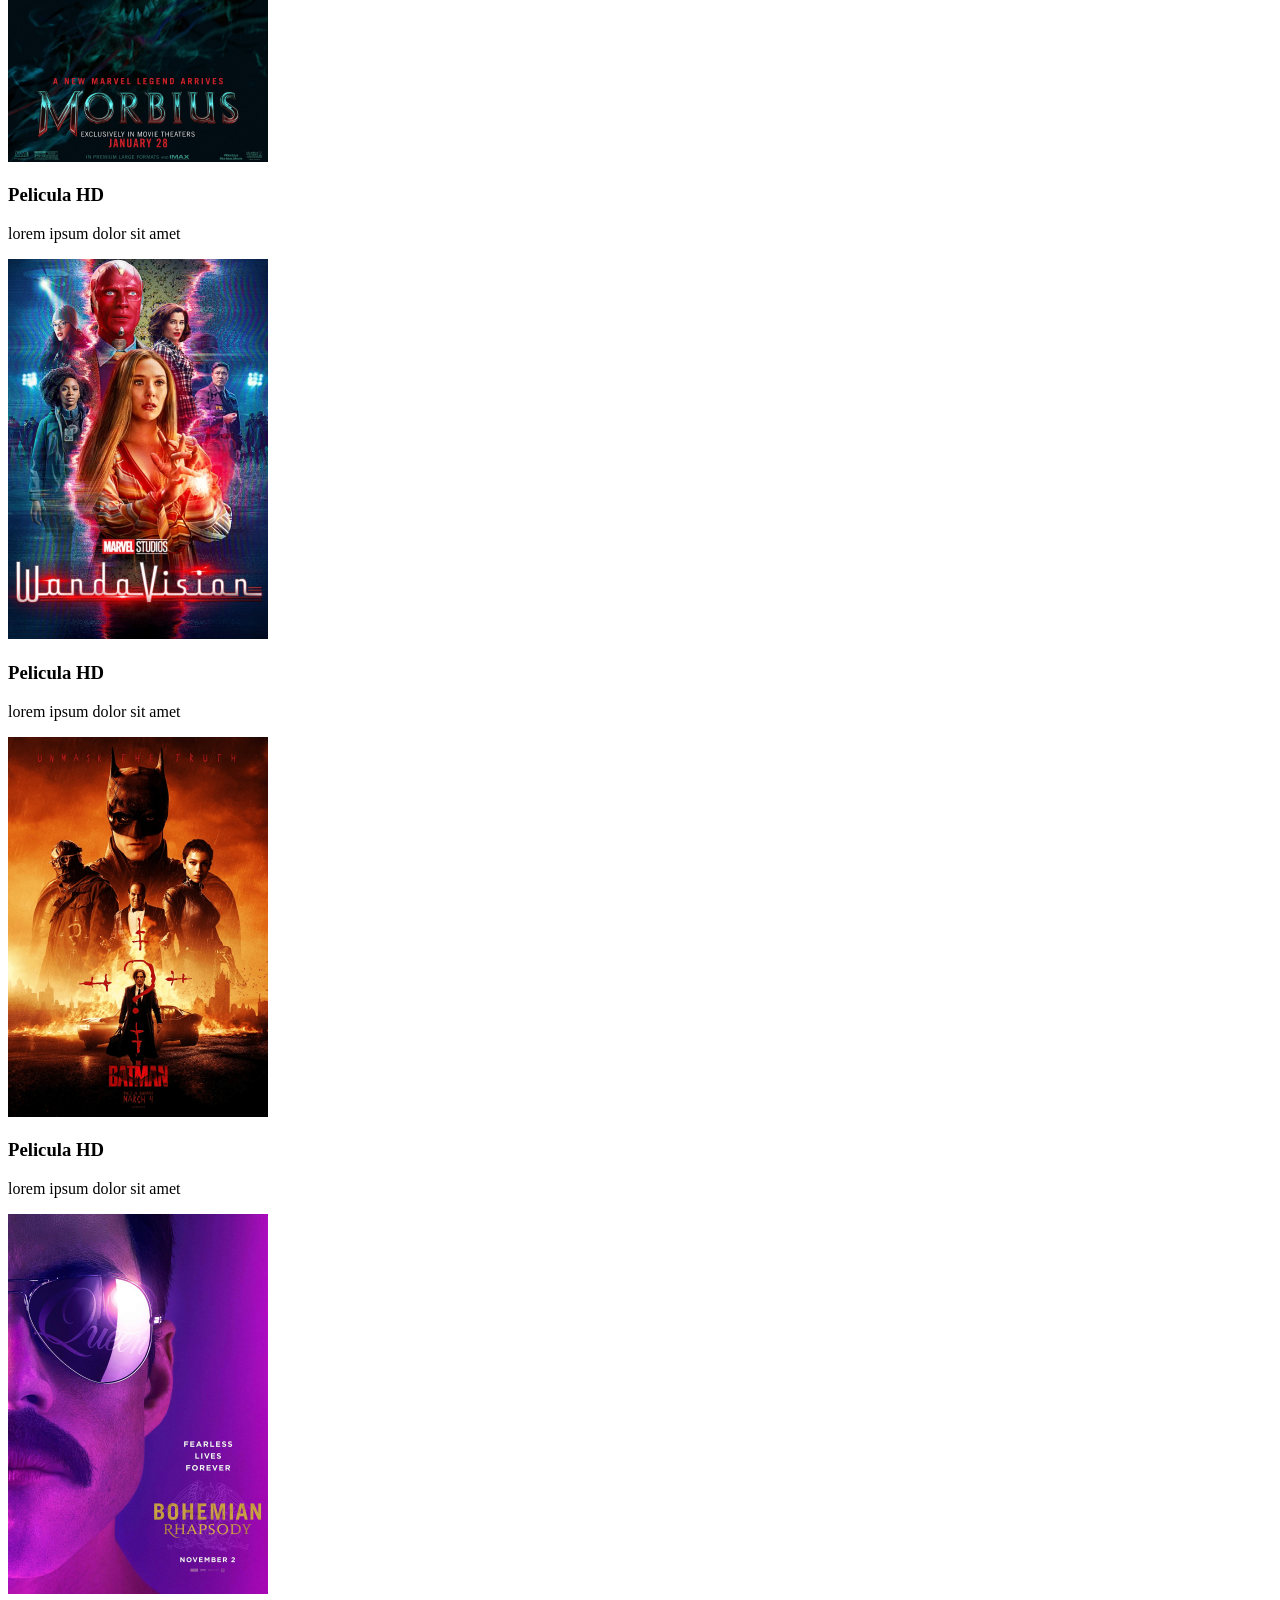
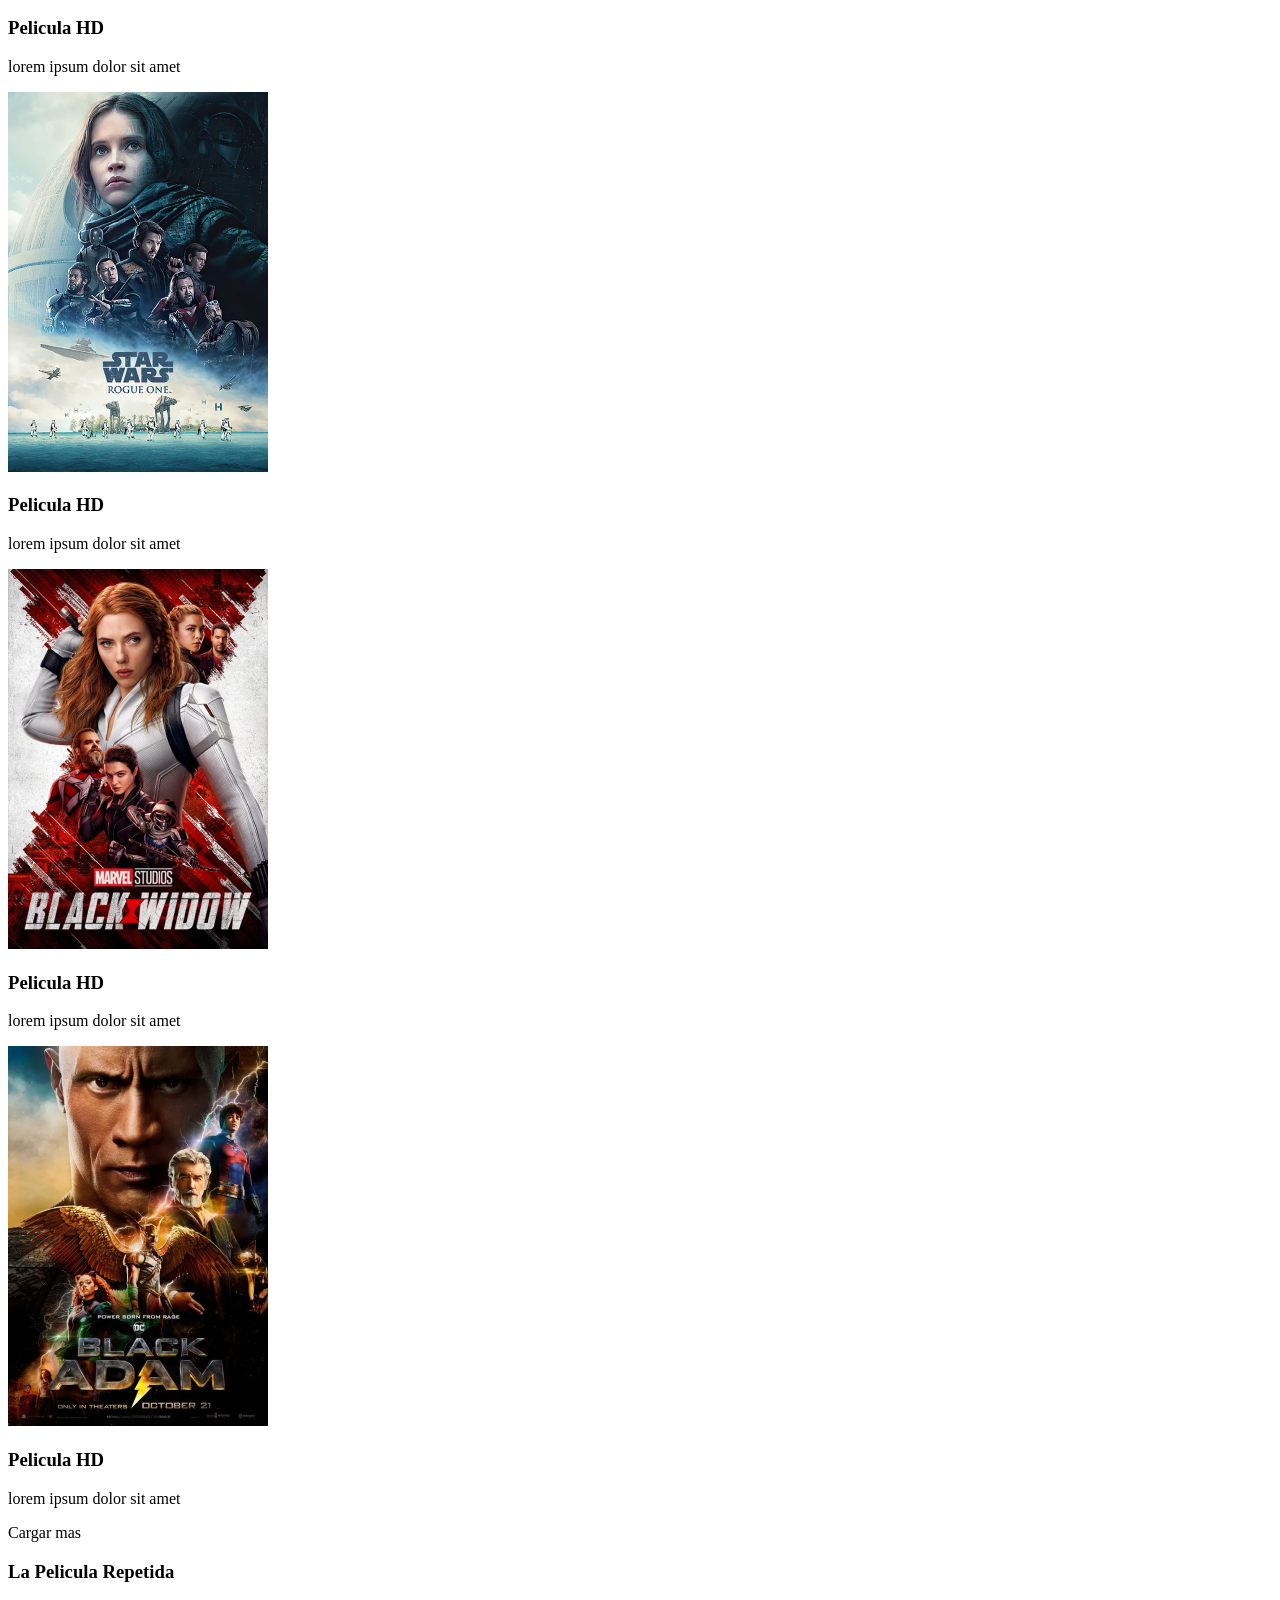
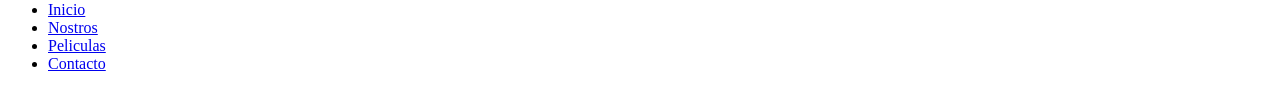
==== commit d7f8168b: "'crud de usuarios y admin '" ====
--- a/index.html
+++ b/index.html
@@ -4,7 +4,7 @@
     <meta charset="UTF-8">
     <meta name="viewport" content="width=device-width, initial-scale=1.0">
     <title>La Pelicula Repetida</title>
-    <link rel="stylesheet" href="styles.css">
+    <link rel="stylesheet" href="../css/styles.css">
 </head>
 <body>
 
@@ -24,7 +24,7 @@
                 </ul>
             </nav>
 
-            <a href="#" class="btn-1">Iniciar Sesion</a>
+            <a href="login.html" class="btn-1">Iniciar Sesion</a>
         </div>
 
         <div class="header-content container">
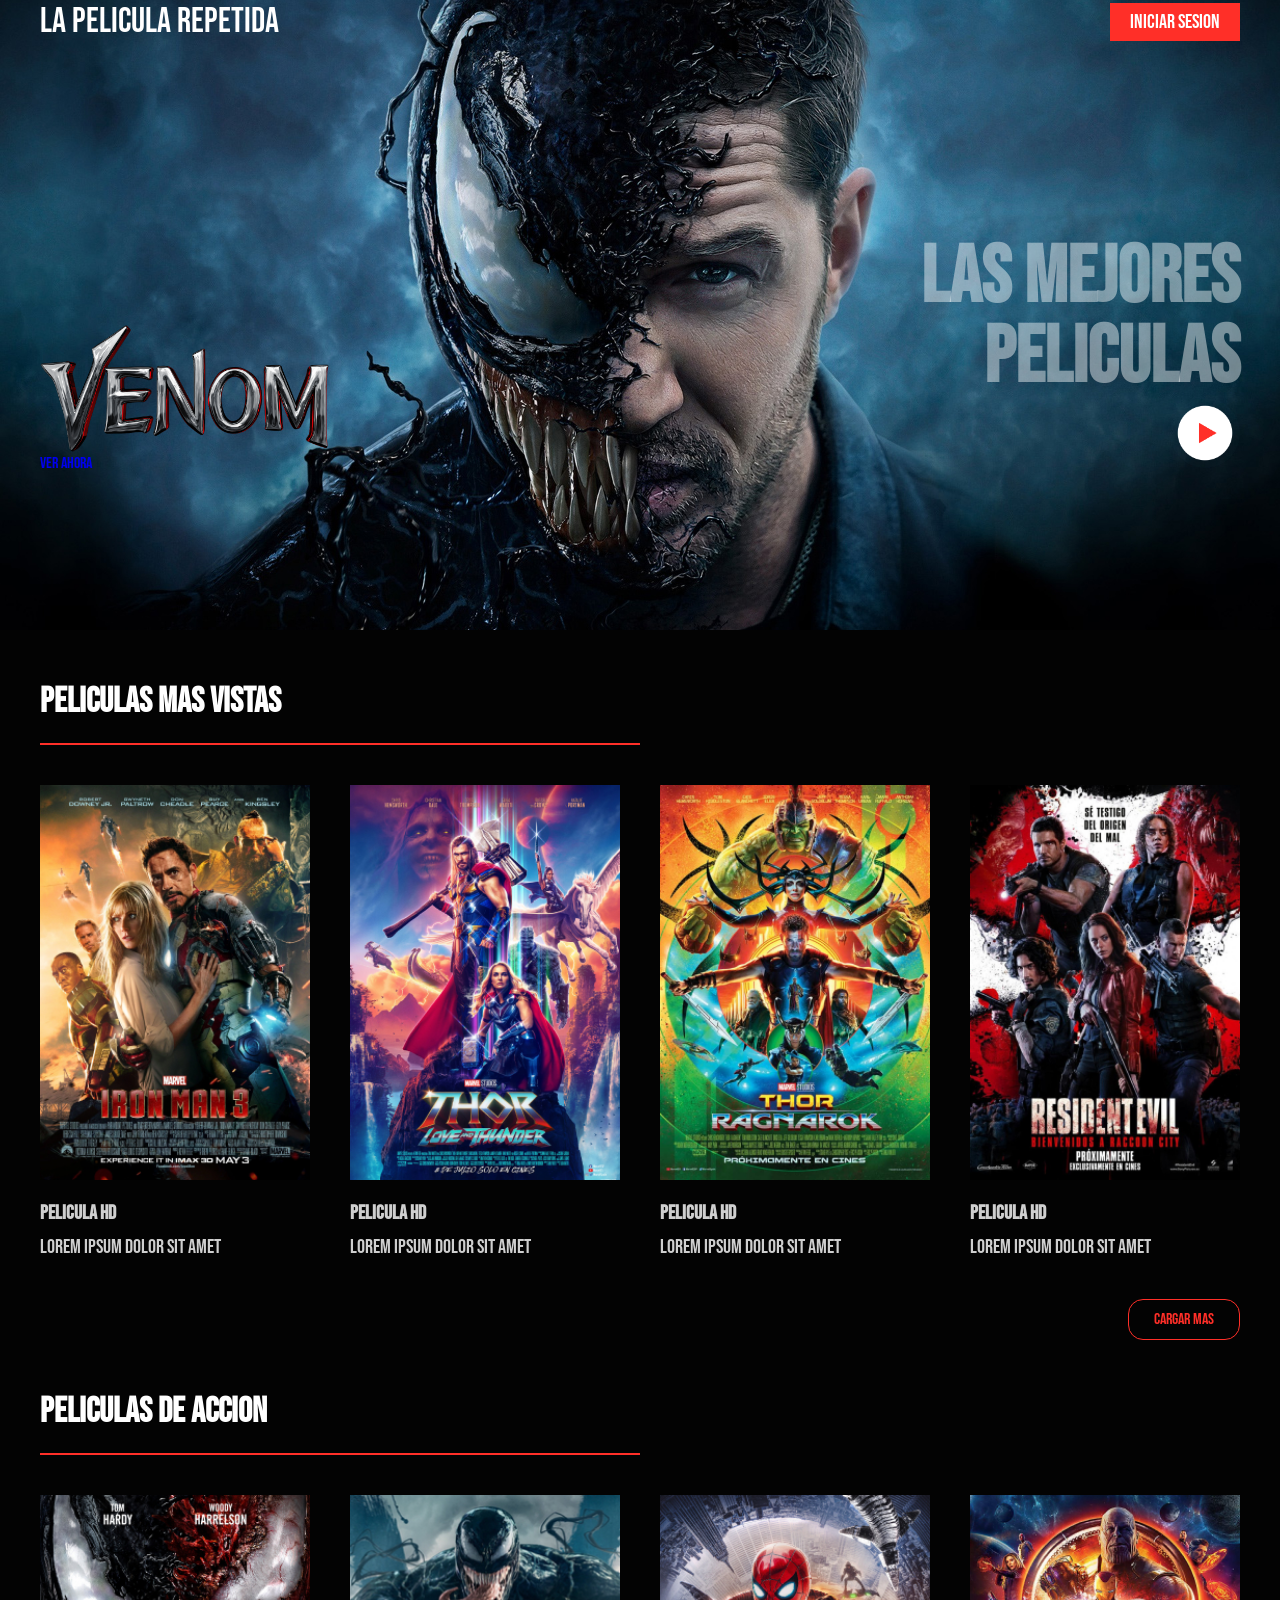
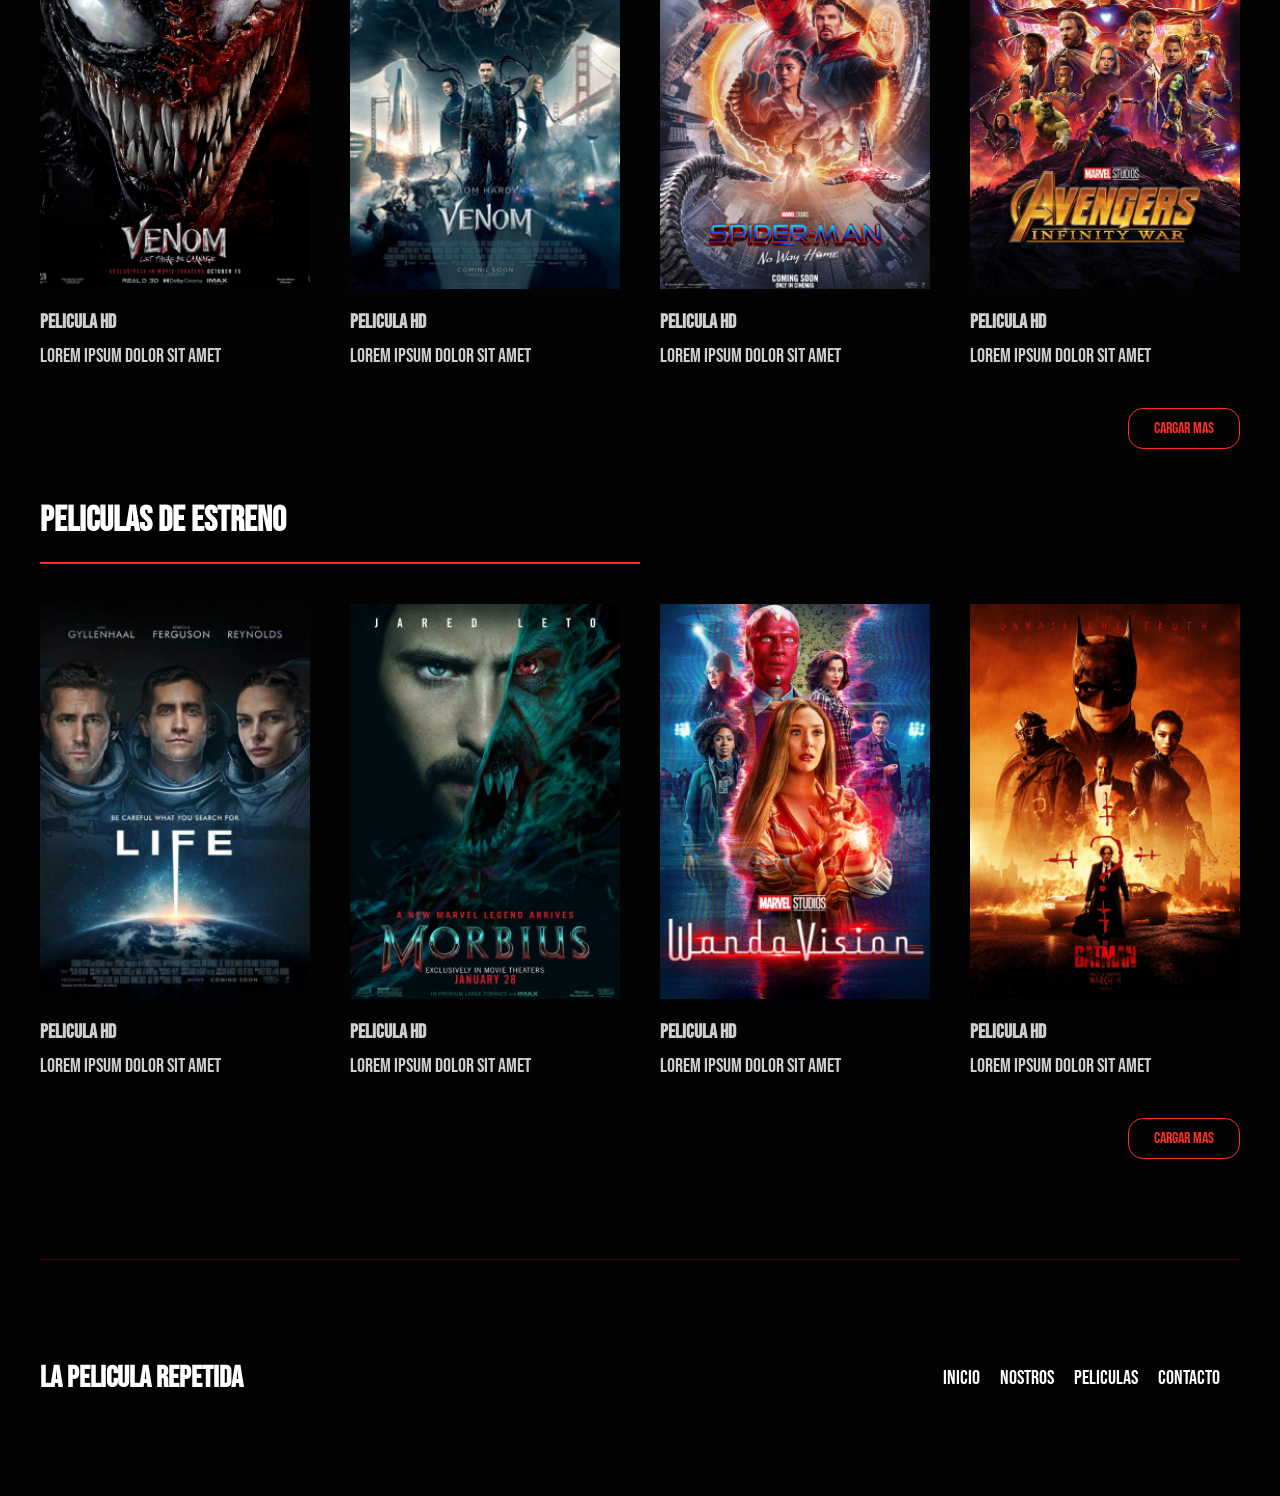
==== commit 91e34bfb: "'proyectocine'" ====
--- a/index.html
+++ b/index.html
@@ -4,7 +4,7 @@
     <meta charset="UTF-8">
     <meta name="viewport" content="width=device-width, initial-scale=1.0">
     <title>La Pelicula Repetida</title>
-    <link rel="stylesheet" href="../css/styles.css">
+    <link rel="stylesheet" href="css/styles.css">
 </head>
 <body>
 
@@ -15,16 +15,16 @@
             <label for="menu">
                 <img src="img/menu.png" class="menu-icono" alt="menu">
             </label>
-            <nav class="navbar">
+            <!-- <nav class="navbar">
                 <ul>
                     <li><a href="#">Inicio</a></li>
                     <li><a href="#">Nosotros</a></li>
                     <li><a href="#">Peliculas</a></li>
                     <li><a href="#">Contactos</a></li>
                 </ul>
-            </nav>
-
-            <a href="login.html" class="btn-1">Iniciar Sesion</a>
+            </nav> -->
+
+            <a href="login.php" class="btn-1">Iniciar Sesion</a>
         </div>
 
         <div class="header-content container">
@@ -53,67 +53,83 @@
         <div class="box-container-1">
 
             <div class="box-1">
-                <div class="content">
-                    <img src="img/1.jpg" alt="pelicula">
-                    <h3>Pelicula HD</h3>
-                    <p>lorem ipsum dolor sit amet</p>
-                </div>
-            </div>
-
-            <div class="box-1">
-                <div class="content">
-                    <img src="img/2.jpg" alt="pelicula">
-                    <h3>Pelicula HD</h3>
-                    <p>lorem ipsum dolor sit amet</p>
-                </div>
-            </div>
-
-            <div class="box-1">
-                <div class="content">
-                    <img src="img/3.jpg" alt="pelicula">
-                    <h3>Pelicula HD</h3>
-                    <p>lorem ipsum dolor sit amet</p>
-                </div>
-            </div>
-
-            <div class="box-1">
-                <div class="content">
-                    <img src="img/4.jpg" alt="pelicula">
-                    <h3>Pelicula HD</h3>
-                    <p>lorem ipsum dolor sit amet</p>
-                </div>
-            </div>
-
-            <div class="box-1">
-                <div class="content">
-                    <img src="img/5.jpg" alt="pelicula">
-                    <h3>Pelicula HD</h3>
-                    <p>lorem ipsum dolor sit amet</p>
-                </div>
-            </div>
-
-            <div class="box-1">
+                <a href="php/users/compra_usu.php?imagen=img/1.jpg" class="text-decoration-none text-white">
+                    <div class="content">
+                        <img src="img/1.jpg" alt="pelicula">
+                        <h3>Pelicula HD</h3>
+                        <p>lorem ipsum dolor sit amet</p>
+                    </div>
+                </a>
+            </div>
+
+            <div class="box-1">
+                <a href="php/users/compra_usu.php?imagen=img/2.jpg" class="text-decoration-none text-white">
+                    <div class="content">
+                        <img src="img/2.jpg" alt="pelicula">
+                        <h3>Pelicula HD</h3>
+                        <p>lorem ipsum dolor sit amet</p>
+                    </div>
+                </a>
+            </div>
+
+            <div class="box-1">
+                <a href="php/users/compra_usu.php?imagen=img/3.jpg" class="text-decoration-none text-white">
+                    <div class="content">
+                        <img src="img/3.jpg" alt="pelicula">
+                        <h3>Pelicula HD</h3>
+                        <p>lorem ipsum dolor sit amet</p>
+                    </div>
+                </a>
+            </div>
+
+            <div class="box-1">
+                <a href="php/users/compra_usu.php?imagen=img/4.jpg" class="text-decoration-none text-white">
+                    <div class="content">
+                        <img src="img/4.jpg" alt="pelicula">
+                        <h3>Pelicula HD</h3>
+                        <p>lorem ipsum dolor sit amet</p>
+                    </div>
+                </a>
+            </div>
+
+                <div class="box-1">
+                    <a href="php/users/compra_usu.php?imagen=img/5.jpg" >
+                    <div class="content">
+                        <img src="img/5.jpg" alt="pelicula">
+                        <h3>Pelicula HD</h3>
+                        <p>lorem ipsum dolor sit amet</p>
+                    </div>
+                </a>
+            </div>
+
+            <div class="box-1">
+                <a href="php/users/compra_usu.php?imagen=img/6.jpg" >
                 <div class="content">
                     <img src="img/6.jpg" alt="pelicula">
                     <h3>Pelicula HD</h3>
                     <p>lorem ipsum dolor sit amet</p>
                 </div>
-            </div>
-
-            <div class="box-1">
+                </a>
+            </div>
+
+            <div class="box-1">
+                <a href="php/users/compra_usu.php?imagen=img/7.jpg"> 
                 <div class="content">
                     <img src="img/7.jpg" alt="pelicula">
                     <h3>Pelicula HD</h3>
                     <p>lorem ipsum dolor sit amet</p>
                 </div>
-            </div>
-
-            <div class="box-1">
+                </a>
+            </div>
+
+            <div class="box-1">
+                <a href="php/users/compra_usu.php?imagen=img/8.jpg">
                 <div class="content">
                     <img src="img/8.jpg" alt="pelicula">
                     <h3>Pelicula HD</h3>
                     <p>lorem ipsum dolor sit amet</p>
                 </div>
+                </a>
             </div>
 
         </div>
@@ -131,67 +147,83 @@
         <div class="box-container-2">
 
             <div class="box-2">
-                <div class="content">
-                    <img src="img/9.jpg" alt="pelicula">
-                    <h3>Pelicula HD</h3>
-                    <p>lorem ipsum dolor sit amet</p>
-                </div>
-            </div>
-
-            <div class="box-2">
-                <div class="content">
-                    <img src="img/10.jpg" alt="pelicula">
-                    <h3>Pelicula HD</h3>
-                    <p>lorem ipsum dolor sit amet</p>
-                </div>
-            </div>
-
-            <div class="box-2">
+                <a href="php/users/compra_usu.php?imagen=img/9.jpg" class="text-decoration-none text-white">
+                    <div class="content">
+                        <img src="img/9.jpg" alt="pelicula">
+                        <h3>Pelicula HD</h3>
+                        <p>lorem ipsum dolor sit amet</p>
+                    </div>
+                </a>
+            </div>
+
+            <div class="box-2">
+                <a href="php/users/compra_usu.php?imagen=img/10.jpg" class="text-decoration-none text-white">
+                    <div class="content">
+                        <img src="img/10.jpg" alt="pelicula">
+                        <h3>Pelicula HD</h3>
+                        <p>lorem ipsum dolor sit amet</p>
+                    </div>
+                </a>
+            </div>
+
+            <div class="box-2">
+                <a href="php/users/compra_usu.php?imagen=img/11.jpg">
                 <div class="content">
                     <img src="img/11.jpg" alt="pelicula">
                     <h3>Pelicula HD</h3>
                     <p>lorem ipsum dolor sit amet</p>
                 </div>
-            </div>
-
-            <div class="box-2">
+                </a>
+            </div>
+
+            <div class="box-2">
+                <a href="php/users/compra_usu.php?imagen=img/12.jpg">
                 <div class="content">
                     <img src="img/12.jpg" alt="pelicula">
                     <h3>Pelicula HD</h3>
                     <p>lorem ipsum dolor sit amet</p>
                 </div>
-            </div>
-
-            <div class="box-2">
+                </a>
+            </div>
+
+            <div class="box-2">
+                <a href="php/users/compra_usu.php?imagen=img/13.jpg">
                 <div class="content">
                     <img src="img/13.jpg" alt="pelicula">
                     <h3>Pelicula HD</h3>
                     <p>lorem ipsum dolor sit amet</p>
                 </div>
-            </div>
-
-            <div class="box-2">
+                </a>
+            </div>
+
+            <div class="box-2">
+                <a href="php/users/compra_usu.php?imagen=img/14.jpg">
                 <div class="content">
                     <img src="img/14.jpg" alt="pelicula">
                     <h3>Pelicula HD</h3>
                     <p>lorem ipsum dolor sit amet</p>
                 </div>
-            </div>
-
-            <div class="box-2">
+                </a>
+            </div>
+
+            <div class="box-2">
+                <a href="php/users/compra_usu.php?imagen=img/15.jpg">
                 <div class="content">
                     <img src="img/15.jpg" alt="pelicula">
                     <h3>Pelicula HD</h3>
                     <p>lorem ipsum dolor sit amet</p>
                 </div>
-            </div>
-
-            <div class="box-2">
+                </a>
+            </div>
+
+            <div class="box-2">
+                <a href="php/users/compra_usu.php?imagen=img/16.jpg">
                 <div class="content">
                     <img src="img/16.jpg" alt="pelicula">
                     <h3>Pelicula HD</h3>
                     <p>lorem ipsum dolor sit amet</p>
                 </div>
+                </a>
             </div>
 
         </div>
@@ -209,67 +241,83 @@
         <div class="box-container-3">
 
             <div class="box-3">
-                <div class="content">
-                    <img src="img/17.jpg" alt="pelicula">
-                    <h3>Pelicula HD</h3>
-                    <p>lorem ipsum dolor sit amet</p>
-                </div>
-            </div>
-
-            <div class="box-3">
+                <a href="php/users/compra_usu.php?imagen=img/17.jpg" class="text-decoration-none text-white">
+                    <div class="content">
+                        <img src="img/17.jpg" alt="pelicula">
+                        <h3>Pelicula HD</h3>
+                        <p>lorem ipsum dolor sit amet</p>
+                    </div>
+                </a>
+            </div>
+
+            <div class="box-3">
+                <a href="php/users/compra_usu.php?imagen=img/18.jpg">
                 <div class="content">
                     <img src="img/18.jpg" alt="pelicula">
                     <h3>Pelicula HD</h3>
                     <p>lorem ipsum dolor sit amet</p>
                 </div>
-            </div>
-
-            <div class="box-3">
+                </a>
+            </div>
+
+            <div class="box-3">
+                <a href="php/users/compra_usu.php?imagen=img/19.jpg">
                 <div class="content">
                     <img src="img/19.jpg" alt="pelicula">
                     <h3>Pelicula HD</h3>
                     <p>lorem ipsum dolor sit amet</p>
                 </div>
-            </div>
-
-            <div class="box-3">
+                </a>
+            </div>
+
+            <div class="box-3">
+                <a href="php/users/compra_usu.php?imagen=img/20.jpg">
                 <div class="content">
                     <img src="img/20.jpg" alt="pelicula">
                     <h3>Pelicula HD</h3>
                     <p>lorem ipsum dolor sit amet</p>
                 </div>
-            </div>
-
-            <div class="box-3">
+                </a>
+            </div>
+
+            <div class="box-3">
+                <a href="php/users/compra_usu.php?imagen=img/21.jpg">
                 <div class="content">
                     <img src="img/21.jpg" alt="pelicula">
                     <h3>Pelicula HD</h3>
                     <p>lorem ipsum dolor sit amet</p>
                 </div>
-            </div>
-
-            <div class="box-3">
+                </a>
+            </div>
+
+            <div class="box-3">
+                <a href="php/users/compra_usu.php?imagen=img/22.jpg">
                 <div class="content">
                     <img src="img/22.jpg" alt="pelicula">
                     <h3>Pelicula HD</h3>
                     <p>lorem ipsum dolor sit amet</p>
                 </div>
-            </div>
-
-            <div class="box-3">
+                </a>
+            </div>
+
+            <div class="box-3">
+                <a href="php/users/compra_usu.php?imagen=img/23.jpg">
                 <div class="content">
                     <img src="img/23.jpg" alt="pelicula">
                     <h3>Pelicula HD</h3>
                     <p>lorem ipsum dolor sit amet</p>
                 </div>
-            </div>
-
-            <div class="box-3">
+                </a>
+            </div>
+
+            <div class="box-3">
+                <a href="php/users/compra_usu.php?imagen=img/24.jpg">
                 <div class="content">
                     <img src="img/24.jpg" alt="pelicula">
                     <h3>Pelicula HD</h3>
                     <p>lorem ipsum dolor sit amet</p>
                 </div>
+                </a>
             </div>
 
         </div>
--- a/css/styles.css
+++ b/css/styles.css
@@ -0,0 +1,281 @@
+@import url('https://fonts.googleapis.com/css2?family=Bebas+Neue&display=swap');
+
+.table_scroll {
+    height: 400px;
+    overflow-y: auto;
+}
+
+*{
+    margin: 0;
+    padding: 0;
+    box-sizing: border-box;
+    text-decoration:none;
+    list-style:none;
+}
+
+body{
+    background-color:#030303;
+    font-family: "Bebas Neue", sans-serif;
+    color:#ffffff;
+}
+
+.container{
+    max-width: 1200px;
+    margin: 0 auto;
+}
+
+.header{
+    background-image: url('../img/bg.jpg');
+    background-position: center center;
+    background-repeat: no-repeat;
+    background-size: cover;
+    min-height: 70vh;
+    display:flex;
+    align-items:center;
+}
+
+.menu{
+    position: absolute;
+    top: 0;
+    left: 0;
+    right: 0;
+    display: flex;
+    align-items: center;
+    justify-content: space-between;
+}
+
+.logo{
+    font-size: 35px;
+    color: #ffffff;
+}
+
+.menu .navbar ul li{
+    position: relative;
+    float: left;
+}
+
+.menu .navbar ul li a {
+    font-size: 22px;
+    padding: 20px;
+    color: #ffffff;
+    display: block;
+}
+
+.menu .navbar ul li a:hover {
+    color: #FF2F28;
+}
+
+#menu{
+    display: none;
+}
+
+.menu-icono{
+    width: 25px;
+}
+
+.menu label{
+    cursor: pointer;
+    display: none;
+}
+
+.header-content{
+    display: flex;
+    width: 100%;
+}
+
+.header-1{
+    display:flex;
+    flex-direction: column;
+    width: 50%;
+    align-self: flex-end;
+}
+
+.header-1 img{
+    width: 300px;
+}
+
+.header-2{
+    width: 50%;
+    margin-top: 80px;
+    text-align: end;
+}
+
+.header-2 h1{
+    color:#ffffff72;
+    font-size: 80px;
+    line-height: 80px;
+}
+
+.header-2 img{
+    width: 70px;
+}
+
+.btn-1{
+    display: inline-block;
+    padding: 7px 20px;
+    background-color:#FF2F28;
+    color:#ffffff;
+    font-size: 20px;
+}
+
+.bt-2{
+    width: 110px;
+    display: inline-block;
+    padding: 7px 20px;
+    background-color:#FF2F28;
+    font-size:20px;
+    margin-top: 30px;
+    color:#ffffff;
+}
+
+.movies{
+    padding: 50px 0 0 0;
+    display: flex; 
+    flex-direction: column;
+}
+
+h2{
+    font-size: 35px;
+    margin-bottom: 20px;
+}
+
+hr{
+    border: 1px solid #FF2F28;
+    width: 50%;
+    margin-bottom: 40px;
+}
+
+.box-container-1 ,
+.box-container-2 ,
+.box-container-3 {
+    display: grid;
+    grid-template-columns: repeat(auto-fit, minmax(250px, 1fr));
+    gap: 40px;
+}
+
+.box-1 ,
+.box-2 ,
+.box-3{
+    border-radius: 5px;
+    z-index: 1000;
+    display: none;
+    transition: transform 0.3s ease, box-shadow 0.3s ease, border 0.3s ease;
+}
+
+.box-1:hover,
+.box-2:hover,
+.box-3:hover{
+    transform: translateY(-5px);
+    border: 2px solid #FF2F28;
+    box-shadow: 0 0 15px rgba(255, 47, 40, 0.6);
+}
+
+.box-1:nth-child(1),
+.box-1:nth-child(2),
+.box-1:nth-child(3),
+.box-1:nth-child(4){
+    display: inline-block;
+}
+
+.box-2:nth-child(1),
+.box-2:nth-child(2),
+.box-2:nth-child(3),
+.box-2:nth-child(4){
+    display: inline-block;
+}
+
+.box-3:nth-child(1),
+.box-3:nth-child(2),
+.box-3:nth-child(3),
+.box-3:nth-child(4){
+    display: inline-block;
+}
+
+.load-more{
+    margin-top: 40px;
+    display: inline-block;
+    padding: 10px 25px;
+    border-radius: 15px;
+    border: 1px solid #FF2F28;
+    color: #FF2F28;
+    font-size: 16px;
+    cursor: pointer;
+    align-self: flex-end;
+}
+
+.load-more:hover{
+    background-color: #FF2F28;
+    color: #ffffff;
+}
+
+.content img{
+    width: 100%;
+    margin-bottom: 15px;
+}
+
+.content h3{
+    font-size: 20px;
+    margin-bottom: 10px;
+}
+
+.content{
+    color: #CFCFCF;
+    font-size: 20px;
+}
+
+.footer{
+    display: flex;
+    justify-content: space-between;
+    align-items: center;
+    padding: 100px 0;
+    margin-top: 100px;
+    border-top: 1px solid #FF2F283D;
+}
+
+.footer ul{
+    display: flex;
+}
+
+.footer h3{
+    font-size: 30px;
+}
+
+.footer a{
+    color: #ffffff;
+    font-size: 20px;
+    margin-right: 20px;
+    display: block;
+}
+
+.footer a:hover{
+    color: #FF2F28;
+}
+
+@media (max-width:991px){
+
+    .menu{
+        padding: 20px;
+    }
+
+    .menu label{
+        display: initial;
+    }
+
+    .menu .navbar{
+        position: absolute;
+        top: 100%;
+        left: 0;
+        right: 0;
+        background-color: #030303;
+        display:none;
+    }
+
+    .btn-1{
+        display: none ;
+    }
+
+}
+
+.form-control{
+    background-color: #CFCFCF;
+}
